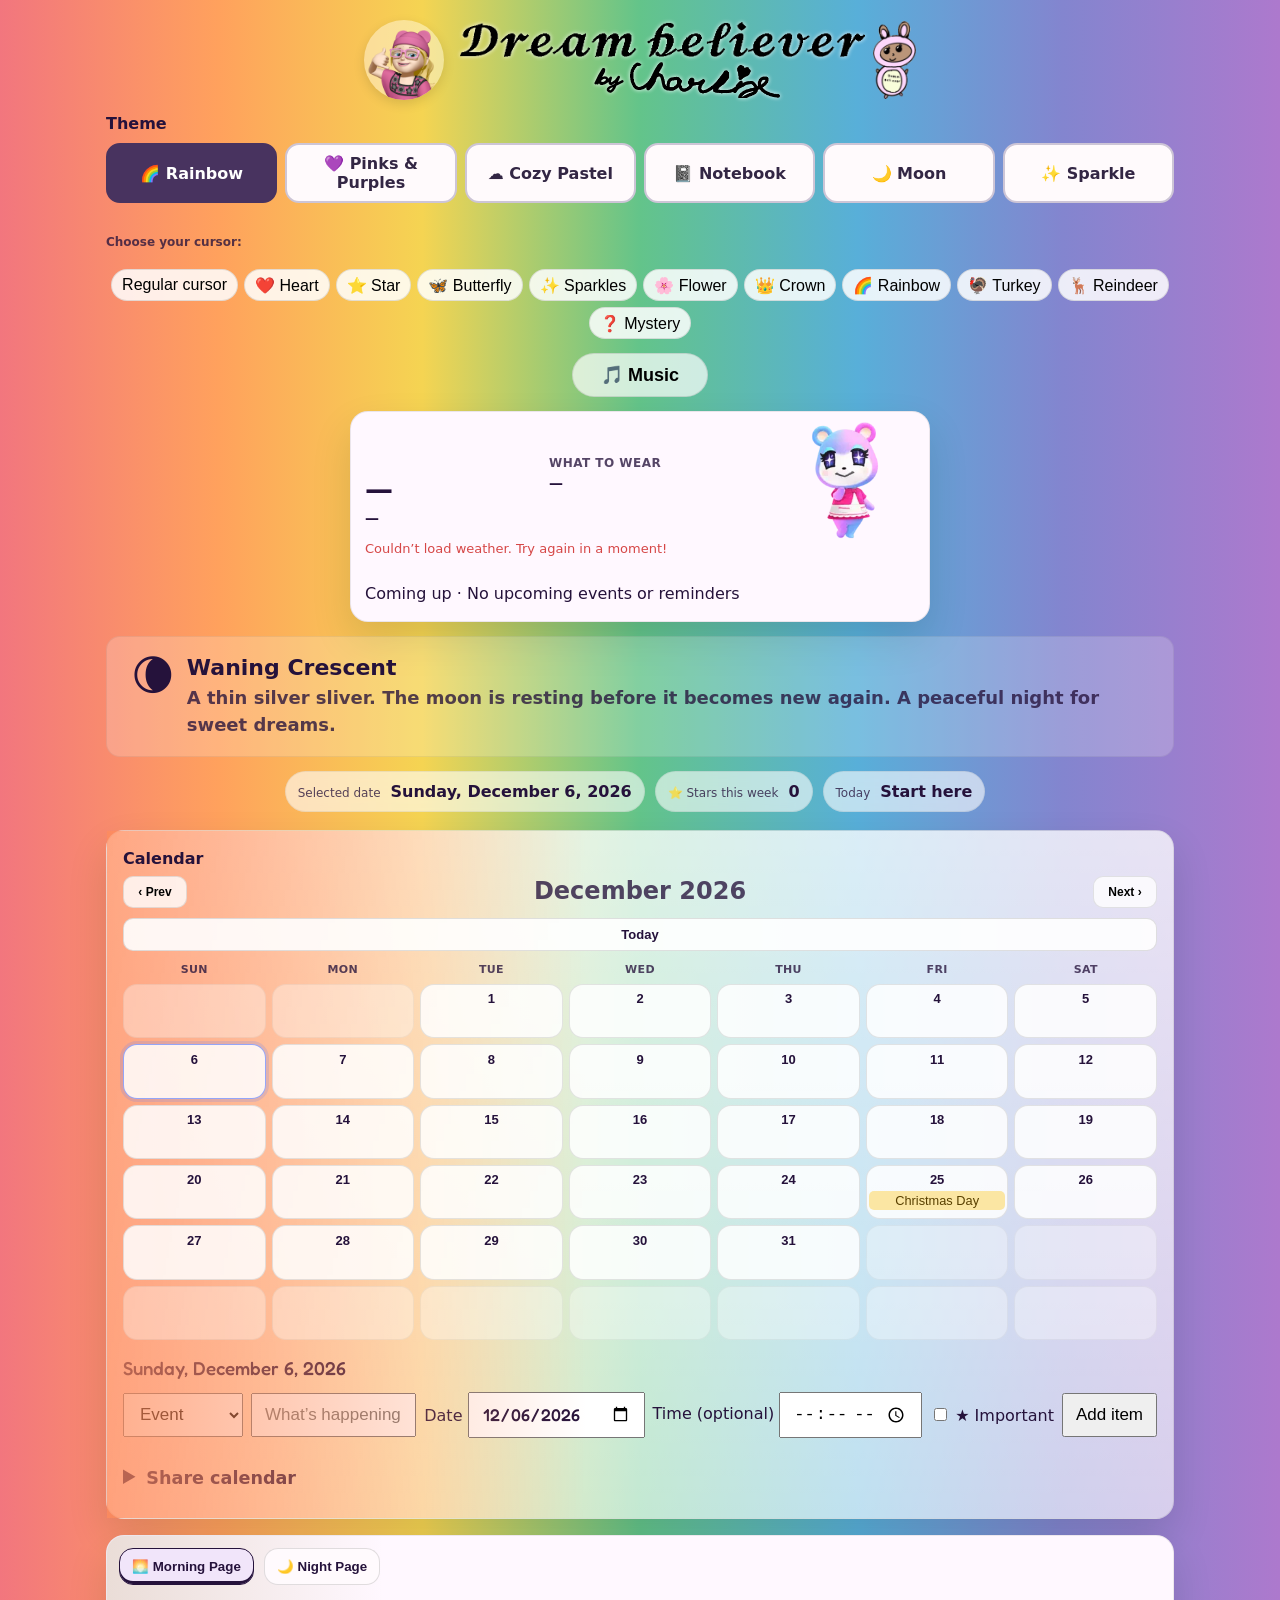
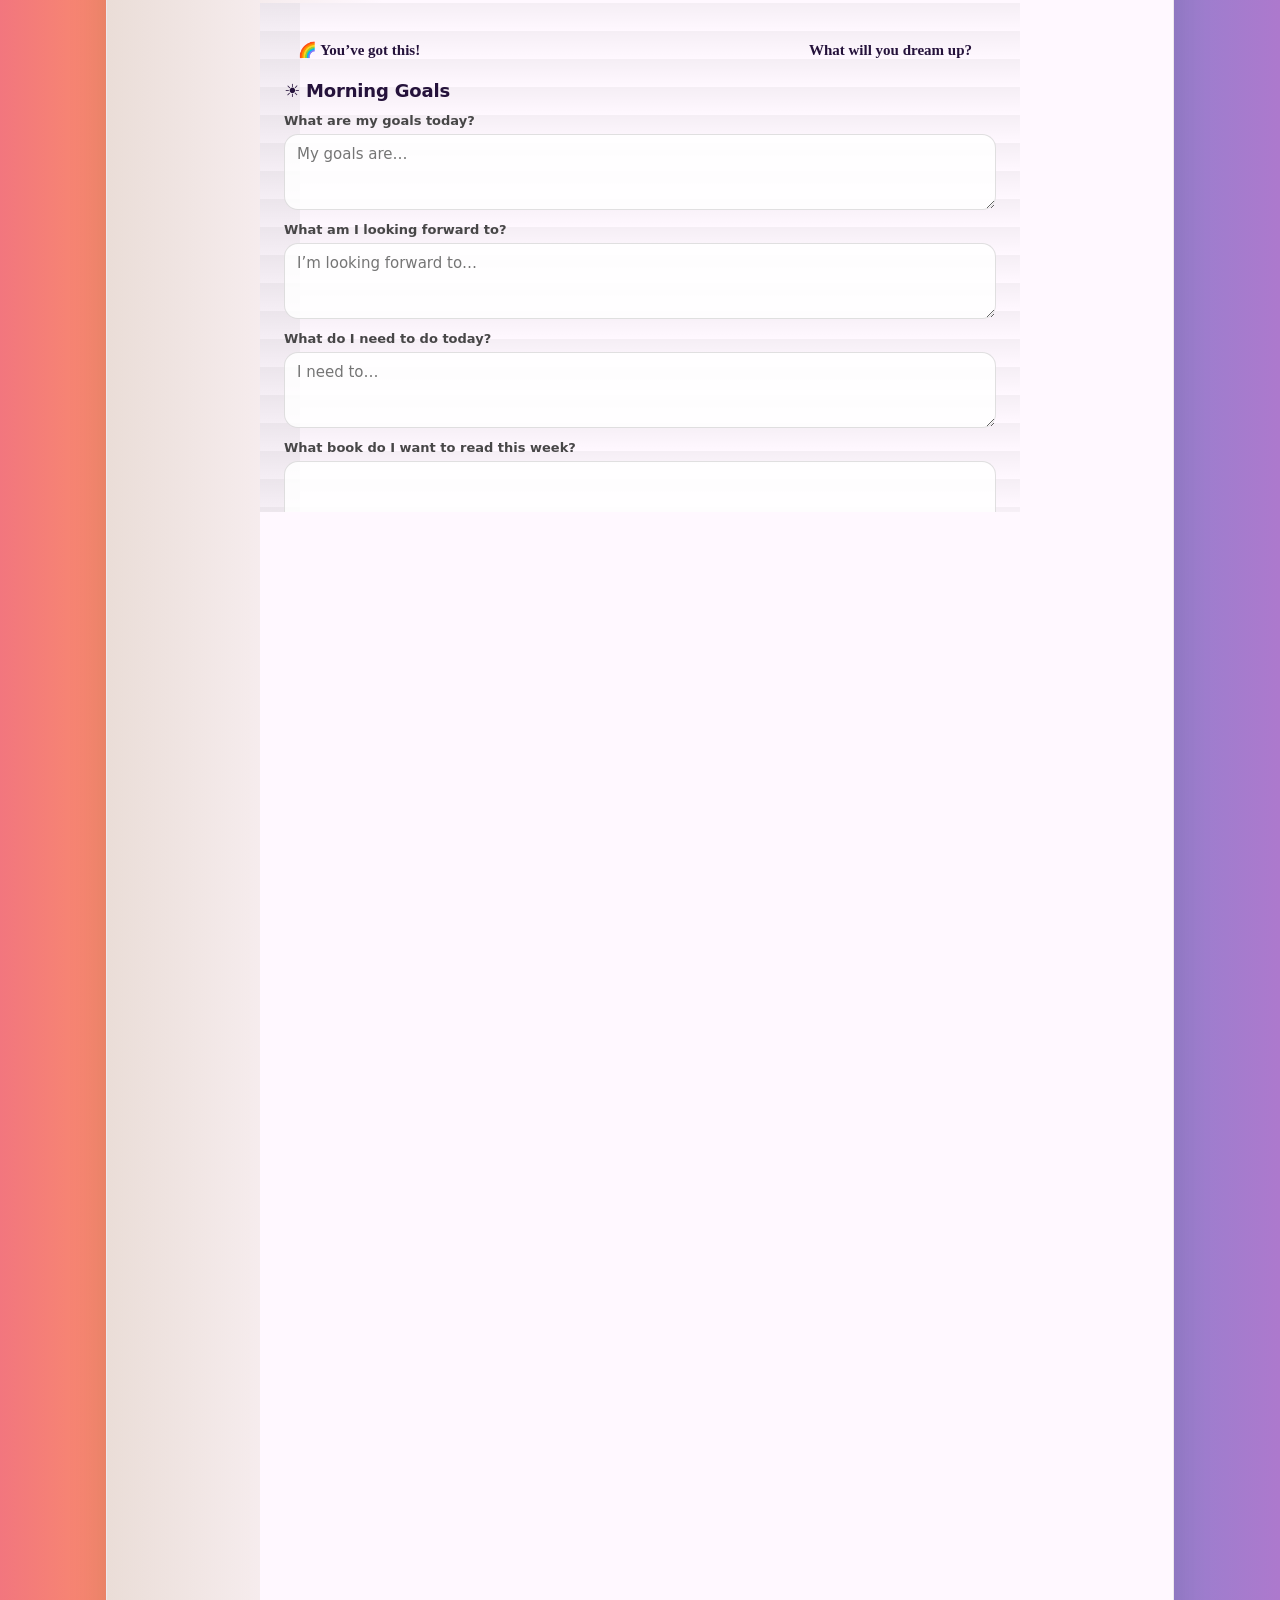
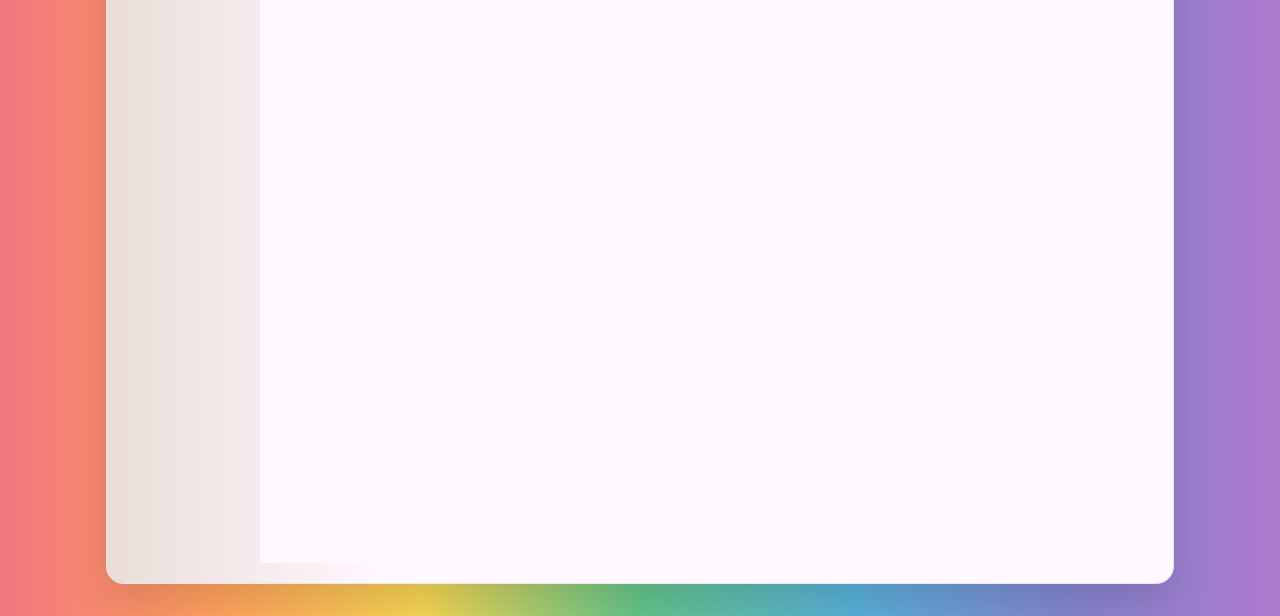
==== index.html @ ee4a2485 "Clarify the weekly craft channel link in Charlie’s voice" ====
<!doctype html>
<html lang="en">
  <head>
    <meta charset="UTF-8" />
    <meta name="viewport" content="width=device-width, initial-scale=1.0" />
    <title>Dream Believer by Charlie</title>
    <link rel="preconnect" href="https://fonts.googleapis.com" />
    <link rel="preconnect" href="https://fonts.gstatic.com" crossorigin />
    <link
      href="https://fonts.googleapis.com/css2?family=Fredoka:wght@700&display=swap"
      rel="stylesheet"
    />
    <link rel="stylesheet" href="styles.css" />
    <script src="moon-phases.js" defer></script>
    <script src="calendar-sharing.js" defer></script>
    <script src="script.js" defer></script>
  <style>
.book > .calendarWithArt, .calendarWithArt + .pageCard { grid-column: 1 / -1; }
</style><style>
.journalControls { flex-basis: 100%; display: grid; justify-content: center; align-items: center; grid-template-columns: minmax(0, 136px); gap: 6px; }
.journalControls > button { width: 100%; margin: 0; box-sizing: border-box; }
#musicToggle { min-height: 44px; font-size: 1.125rem; }

.app .book > .calendarWithArt {width:100%;max-width:none;min-width:0;display:block;justify-self:center}
.calendarWithArt .calendarCard {width:100%;max-width:none;box-sizing:border-box}
.calendarCard .monthLabel {font-size:clamp(1.2rem, 3vw, 1.5rem);line-height:1.2}
.calendarCard .calendarGrid,.calendarCard .dowRow {grid-template-columns:repeat(7,minmax(0,1fr));text-align:center}
.calendarGrid .dayBtn {min-width:0;min-height:3.4rem;display:flex;flex-direction:column;align-items:stretch;gap:.2rem;text-align:center;padding:.4rem .15rem}
.calendarItem {font-size:.8rem;font-weight:500;overflow-wrap:anywhere;line-height:1.2}
#planner {display:flex;flex-wrap:wrap;align-items:center;gap:.5rem;margin-top:.75rem}
#planner h3 {flex-basis:100%;margin:.3rem 0}
#planner input {flex:1;min-width:8rem}
#planner select, #planner input, #planner button {box-sizing:border-box;font-size:1.0625rem;line-height:1.3;min-height:44px;padding:.55rem .75rem;max-width:100%}
#plannerList li {overflow-wrap:anywhere;margin-block:.35rem}
.calendarShare > summary {font-size:1.1rem;font-weight:650;line-height:1.4;padding:.5rem 0;cursor:pointer}
.calendarShare > summary::marker {font-size:1.25em}
#phoneAgenda, .dayDots {display:none}
@media (max-width:600px) {
  .app .book {grid-template-columns:minmax(0,1fr)}
  .app .book > .calendarWithArt {min-width:0;width:100%}
  .calendarWithArt .calendarCard {min-width:0;padding-inline:8px}
  .calendarCard .calendarGrid,.calendarCard .dowRow {gap:3px}
  .calendarGrid .dayBtn {min-height:44px;align-items:center;justify-content:center;padding:3px 0}
  .calendarGrid .calendarItem {display:none}
  .dayDots {display:flex;gap:3px;justify-content:center}
  .calendarCard .calendarItem--holiday {--marker:#ffca16}
  .calendarCard .calendarItem--event {--marker:#398fe9}
  .calendarCard .calendarItem--reminder {--marker:#aa70df}
  .dayDots i, #phoneAgenda li::before {display:inline-block;width:7px;height:7px;border-radius:50%;background:var(--marker);box-shadow:0 0 0 1px rgba(0,0,0,.14)}
  #phoneAgenda li::before {content:"";margin-inline-end:.5em;vertical-align:middle}
  #planner {display:grid;grid-template-columns:minmax(0,1fr);align-items:stretch}
  #planner :is(input,select,button,label) {width:100%;min-width:0;box-sizing:border-box}
  #phoneAgenda:not(:empty) {display:grid;gap:4px;list-style:none;padding:0;margin:0 0 .5rem}
  #phoneAgenda li {padding:.35rem .55rem;border-radius:6px;overflow-wrap:anywhere}
}
#plannerDate, #planner input[name="itemDate"] {
  font-family: "Fredoka", ui-rounded, "Arial Rounded MT Bold", system-ui, sans-serif;
  font-weight: 500;
  font-variant-numeric: proportional-nums;
  color: var(--ink);
}
#planner input[name="itemDate"]::-webkit-date-and-time-value {font-family:inherit;font-weight:inherit}
</style><style>
body[data-theme="moon"] .brand :is(img[alt="Dream Believer"], img[alt="Charlie"], svg[aria-label="by"]) {
  filter: drop-shadow(1px 0 0 #ffe58e) drop-shadow(-1px 0 0 #ffe58e) drop-shadow(0 1px 0 #ffe58e) drop-shadow(0 -1px 0 #ffe58e) !important;
}
body[data-theme="moon"] .header { position: relative; isolation: isolate; }
.headerMeteorSky { position: absolute; inset: 0; z-index: -1; overflow: hidden; pointer-events: none; }
.headerMeteor {
  position: absolute; width: clamp(55px, 10vw, 125px); height: 3px;
  background: linear-gradient(to right, transparent, #ffe299);
  opacity: 0; border-radius: 50%;
}
.headerMeteor::after {
  content: "✦"; position: absolute; right: -5px; top: 50%; transform: translateY(-50%);
  font: 20px/1 sans-serif; color: #fff2bf; text-shadow: 0 0 6px #ffd777;
}
body[data-theme="moon"] .shootingStars { display: none; }
</style>
<script>
document.addEventListener("DOMContentLoaded", () => {
  const header = document.querySelector(".header");
  const sky = document.createElement("div");
  sky.className = "headerMeteorSky";
  sky.setAttribute("aria-hidden", "true");
  const star = document.createElement("span");
  star.className = "headerMeteor";
  sky.append(star);
  header.prepend(sky);
  const motion = matchMedia("(prefers-reduced-motion: reduce)");
  let timer, flight;
  function fly() {
    star.style.left = (Math.random() * 24 + 3) + "%";
    star.style.top = (Math.random() * 18 + 4) + "%";
    flight = star.animate([
      { transform: "translate(0,0) rotate(10deg)", opacity: 0 },
      { opacity: 1, offset: 0.12 },
      { opacity: 1, offset: 0.8 },
      { transform: "translate(48vw,8.5vw) rotate(10deg)", opacity: 0 }
    ], { duration: 1800 });
    timer = setTimeout(fly, 3200 + Math.random() * 2300);
  }
  function sync() {
    clearTimeout(timer);
    flight?.cancel();
    if (document.body.dataset.theme === "moon" && !motion.matches && !document.hidden) fly();
  }
  new MutationObserver(sync).observe(document.body, { attributes: true, attributeFilter: ["data-theme"] });
  document.addEventListener("visibilitychange", sync);
  motion.addEventListener("change", sync);
  sync();
});
</script>
</head>
  <body>
    <div id="moonThemeScene" class="moonThemeScene" aria-hidden="true">
      <div id="moonThemeMoon" class="moonThemeMoon"></div>
      <div class="shootingStars" aria-hidden="true">
        <span class="shootingStar"></span>
        <span class="shootingStar shootingStar--2"></span>
        <span class="shootingStar shootingStar--3"></span>
      </div>
    </div>
    <div class="app">
      <header class="header">
        <div class="brandRow">
          <img src="assets/charlie-avatar.png" alt="Charlie" class="avatar" width="80" height="80" />
          <div class="brand">
            <div style="display:flex;align-items:center;gap:8px"><div style="min-width:0"><img alt="Dream Believer" style="width:clamp(160px,57vw,405px);max-width:100%;display:block;filter:drop-shadow(0 0 2px white)" src="[data-uri]"><div style="display:flex;align-items:center;justify-content:center;gap:5px;margin-top:5px;padding-inline-start:12%"><svg role="img" aria-label="by" width="32" height="27" viewBox="0 0 36 30" style="filter:drop-shadow(0 0 2px white)"><path d="M3 18 Q7 9 11 3 Q13 1 12 5 L5 18 Q11 10 15 12 Q18 15 12 18 Q8 20 8 17 Q13 21 20 12 Q17 21 22 18 Q26 16 29 11 L24 23 Q20 30 17 26 Q16 23 23 21 L33 16" fill="none" stroke="black" stroke-width="2.8" stroke-linecap="round" stroke-linejoin="round"/></svg> <img alt="Charlie" width="150" style="max-width:80%;height:auto;filter:drop-shadow(0 0 2px white)" src="[data-uri]"></div></div><img alt="" height="78" src="[data-uri]"></div>
          </div>
        </div>

        <div class="themeRow" aria-label="Theme picker">
          <div class="themeLabel">Theme</div>
          <div class="themeButtons">
            <button class="themeBtn isActive" type="button" data-theme="rainbow">🌈 Rainbow</button>
            <button class="themeBtn" type="button" data-theme="pinks">💜 Pinks &amp; Purples</button>
            <button class="themeBtn" type="button" data-theme="cozy">☁️ Cozy Pastel</button>
            <button class="themeBtn" type="button" data-theme="notebook">📓 Notebook</button>
            <button class="themeBtn" type="button" data-theme="moon">🌙 Moon</button>
            <button class="themeBtn" type="button" data-theme="sparkle">✨ Sparkle</button>
          </div>
        </div>

        <div class="cursor-picker">
          <p class="cursorLabel">Choose your cursor:</p>
          <div class="cursorButtons">
            <button type="button" onclick="setCursor('regular')">Regular cursor</button>
            <button type="button" onclick="setCursor('heart')">❤️ Heart</button>
            <button type="button" onclick="setCursor('star')">⭐ Star</button>
            <button type="button" onclick="setCursor('butterfly')">🦋 Butterfly</button>
            <button type="button" onclick="setCursor('sparkle')">✨ Sparkles</button>
            <button type="button" onclick="setCursor('flower')">🌸 Flower</button>
            <button type="button" onclick="setCursor('crown')">👑 Crown</button>
            <button type="button" onclick="setCursor('rainbow')">🌈 Rainbow</button>
            <button type="button" onclick="setCursor('turkey')">🦃 Turkey</button>
            <button type="button" onclick="setCursor('reindeer')">🦌 Reindeer</button>
            <button type="button" onclick="setCursor('mystery')">❓ Mystery</button>
          </div>
        </div>

        <div class="journalControls">
          <button class="soundBtn" type="button" aria-controls="musicPanel" aria-expanded="false" id="musicToggle">🎵 Music</button>
        </div>

        <section id="musicPanel" aria-label="Music playlist" hidden>
          <label for="musicTracks">Choose a song</label>
          <select id="musicTracks">
            <option value="kutumaLYK18">CATastrophe — Hilary Duff</option>
            <option value="hDU4GB1PTxc">I Knew It, I Knew You — Taylor Swift</option>
            <option value="gua14Z09HR4">Beat of My Heart — Hilary Duff</option>
            <option value="msGuqelopMA">DAISIES — Justin Bieber (Audio)</option>
            <option value="m7k9UMcHbr0">Animal — KATSEYE</option>
            <option value="k_mnQLNpPWI">What Dreams Are Made Of — Hilary Duff</option>
            <option value="BDHM8cyJQa8">That’s So True — Gracie Abrams</option>
            <option value="R2-yomhYAj4">Gnarly — KATSEYE</option>
            <option value="U8QhB8_0t2g">Mystical Magical — Benson Boone</option>
            <option value="K-a8s8OLBSE">cardigan — Taylor Swift</option>
            <option value="Oa_RSwwpPaA">Beautiful Things — Benson Boone</option>
            <option value="O7Dt2L_rAhI">Sorry I’m Here For Someone Else — Benson Boone</option>
            <option value="wzx26hNWRl4">Such Great Heights — CHVRCHES</option>
            <option value="YZ2WXl3VXLU">Kingdom of Fear — Cameron Whitcomb</option>
          </select>
          <iframe id="songEmbed" title="Hilary Duff – CATastrophe music video"
            style="display: block; width: min(100%, 640px); height: auto; min-height: 200px; aspect-ratio: 16 / 9; border: 0"
            referrerpolicy="strict-origin-when-cross-origin"
            allow="encrypted-media; picture-in-picture; fullscreen" allowfullscreen></iframe>
        </section>
        <div id="weatherCard" class="weatherCard" role="region" aria-label="Weather and what to wear">
          <div class="weatherLayout">
          <div class="weatherCardInner">
            <p id="weatherLocation" class="weatherLocation"></p>
            <p id="weatherTemp" class="weatherTemp"></p>
            <p id="weatherCondition" class="weatherCondition"></p>
            <h3 class="weatherWearTitle">What to wear</h3>
            <p id="weatherWear" class="weatherWear"></p>
            <p id="weatherError" class="weatherError" hidden></p>
          </div>
          <svg class="weatherJudy" viewBox="35 51 200 230" role="img" aria-label="Judy">
            <image href="judy.webp" width="261" height="300" />
          </svg>
          </div>
        </div>

        <div id="moonPhaseWidget" class="moonPhaseWidget" aria-live="polite">
          <span id="moonPhaseIconEl" class="moonPhaseWidgetIcon" aria-hidden="true"></span>
          <div class="moonPhaseWidgetText">
            <span id="moonPhaseLabelEl" class="moonPhaseWidgetLabel"></span>
            <p id="moonPhaseSpecialEl" class="moonPhaseWidgetSpecial"></p>
          </div>
        </div>

        <div class="statusRow" aria-live="polite">
          <div class="pill">
            <span class="pillLabel">Selected date</span>
            <span id="selectedDateText" class="pillValue">—</span>
          </div>
          <div class="pill">
            <span class="pillLabel">⭐ Stars this week</span>
            <span id="starsThisWeek" class="pillValue">0</span>
          </div>
          <div class="pill">
            <span class="pillLabel">Today</span>
            <span id="todayStatus" class="pillValue">—</span>
          </div>
          <div id="saveStatus" class="saveStatus" role="status"></div>
        </div>

      </header>

      <main class="book" aria-label="Daily journal">
        <div class="bookLeft calendarWithArt">
        <aside class="calendarCard" aria-label="Calendar">
          <div class="calendarTitle">Calendar</div>
          <div class="calendarControls">
            <button id="prevMonthBtn" class="iconBtn iconBtn--prev" type="button" aria-label="Previous month" title="Previous month"><span aria-hidden="true">&#8249;</span> Prev</button>
            <div id="monthLabel" class="monthLabel" aria-live="polite">—</div>
            <button id="nextMonthBtn" class="iconBtn iconBtn--next" type="button" aria-label="Next month" title="Next month">Next <span aria-hidden="true">&#8250;</span></button>
          </div>
          <button id="todayBtn" class="todayBtn" type="button">Today</button>

          <div class="dowRow" aria-hidden="true">
            <div>Sun</div>
            <div>Mon</div>
            <div>Tue</div>
            <div>Wed</div>
            <div>Thu</div>
            <div>Fri</div>
            <div>Sat</div>
          </div>

          <div id="calendarGrid" class="calendarGrid" role="grid" aria-label="Days of month"></div>
          <form id="planner">
            <h3 id="plannerDate"></h3>
            <ul id="phoneAgenda" aria-label="Selected day’s schedule"></ul>
            <select aria-label="Item type" name="kind"><option>Event</option><option>Reminder</option></select>
            <input aria-label="Item title" name="itemTitle" placeholder="What’s happening or due?" required maxlength="180">
            <label>Date <input type="date" name="itemDate"></label>
            <label>Time (optional) <input type="time" name="itemTime"></label>
            <label><input type="checkbox" name="important" style="width:auto;min-width:0;min-height:0"> ★ Important</label>
            <button type="submit">Add item</button>
            <button type="button" id="cancelItemEdit" hidden>Cancel edit</button>
          </form>
          <ul id="plannerList"></ul>
          <p id="calendarMessage" role="status"></p>
          <details class="calendarShare"><summary>Share calendar</summary>
            <p>Start on the device with the events you want to share. On the other device, paste the code and choose Join. Anyone with the code can view and edit this calendar. Journal pages stay on each device.</p>
            <label>Private calendar code <input id="pairCode" type="text" autocomplete="off" spellcheck="false"></label>
            <button type="button" id="startSharing">Start sharing</button>
            <button type="button" id="joinSharing">Join</button>
            <button type="button" id="leaveSharing" hidden>Disconnect this device</button>
          </details>
        </aside>

        </div>

        <section class="pageCard" aria-label="Daily pages">
          <div class="pageDoodles" aria-hidden="true">
            <span>⭐</span>
            <span>abc</span>
            <span>💜</span>
          </div>
          <div class="pageTabs" role="tablist" aria-label="Morning and night pages">
            <button id="morningTab" class="tab isActive" type="button" role="tab" aria-selected="true">
              <span class="tabLabel">🌅 Morning Page</span>
              <span id="morningCompleteBadge" class="tabBadge" aria-hidden="true"></span>
            </button>
            <button id="nightTab" class="tab" type="button" role="tab" aria-selected="false">
              <span class="tabLabel">🌙 Night Page</span>
              <span id="nightCompleteBadge" class="tabBadge" aria-hidden="true"></span>
            </button>
          </div>

          <div class="pageViewport">
            <div id="pageFlip" class="pageFlip isMorning" aria-label="Page flip container">
              <section
                id="morningPage"
                class="pageFace pageFace--front"
                aria-label="Morning page"
                aria-hidden="false"
              >
                <div class="notebookNotes notebookNotes--top">
                  <span>✨ You’ve got this!</span>
                  <span>🌈 Big dreams start here.</span>
                </div>
                <h2 class="sectionTitle">☀️ Morning Goals</h2>
                <div class="fieldGrid">
                  <label class="field">
                    <span class="labelText">What are my goals today?</span>
                    <textarea id="goalsToday" rows="3" placeholder="My goals are…"></textarea>
                  </label>
                  <label class="field">
                    <span class="labelText">What am I looking forward to?</span>
                    <textarea id="lookingForwardTo" rows="3" placeholder="I’m looking forward to…"></textarea>
                  </label>
                  <label class="field">
                    <span class="labelText">What do I need to do today?</span>
                    <textarea id="needToDoToday" rows="3" placeholder="I need to…"></textarea>
                  </label>
                </div>

                <div class="divider"></div>

                <h2 class="sectionTitle">📷 Picture of the Day</h2>
                <div class="pictureOfDayRow">
                  <div class="pictureOfDayFrame" aria-label="Picture of the day">
                    <img id="pictureOfDayPreview" data-november-photo="[data-uri]" class="pictureOfDayImage" alt="Picture of the day" />
                    <div id="pictureOfDayHint" class="pictureOfDayHint">Add a photo for today</div>
                  </div>
                  <div class="pictureOfDayControls">
                    <label class="fileLabel">
                      <span class="fileLabelText">Add photo</span>
                      <input id="pictureOfDayInput" class="fileInput" type="file" accept="image/*" />
                    </label>
                    <button id="removePictureOfDayBtn" class="secondaryBtn" type="button" disabled>
                      Remove photo
                    </button>
                  </div>
                </div>

                <div class="divider"></div>

                <h2 class="sectionTitle">This week’s craft is…</h2>
                <p><a href="https://www.youtube.com/@DreamBeliever-c5p" target="_blank" rel="noopener noreferrer">Watch me make crafts on YouTube!</a></p>
                <div class="craftRow">
                  <div class="craftFrame">
                    <img id="craftOfWeekImage" class="craftOfWeekImage" alt="" />
                  </div>
                  <div>
                <section data-craft-week="2026-11-15" data-example="assets/hand-turkey.webp" data-alt="A traced hand turkey with colorful finger feathers" hidden>
                  <h3>My hand turkey</h3>
                  <p>Find a scrap of paper and something to draw with. A pencil, pen or crayon will do.</p>
                  <ol>
                    <li>Spread one hand on the paper. Trace around it, then lift it up.</li>
                    <li>Give your thumb an eye and a little triangle beak. Draw two feet below your palm.</li>
                    <li>Your four fingers are the tail feathers. Make it your own! Try stripes, dots or a tiny hat.</li>
                  </ol>
                  <p><a href="https://www.youtube.com/watch?v=9Ajmka_7nmI" target="_blank" rel="noopener noreferrer">Draw a hand turkey along with the video</a></p>
              </section>
                <section data-craft-week="2026-11-22" data-example="assets/hand-turkey.webp" data-alt="A traced hand turkey with colorful finger feathers" hidden>
                  <h3>My hand turkey</h3>
                  <p>Find a scrap of paper and something to draw with. A pencil, pen or crayon will do.</p>
                  <ol>
                    <li>Spread one hand on the paper. Trace around it, then lift it up.</li>
                    <li>Give your thumb an eye and a little triangle beak. Draw two feet below your palm.</li>
                    <li>Your four fingers are the tail feathers. Make it your own! Try stripes, dots or a tiny hat.</li>
                  </ol>
                  <p><a href="https://www.youtube.com/watch?v=9Ajmka_7nmI" target="_blank" rel="noopener noreferrer">Draw a hand turkey along with the video</a></p>
              </section>
                <section data-craft-week="2026-11-29" data-example="[data-uri]" data-alt="Santa, Rudolph and snowman jars decorated for Christmas" hidden>
                  <h3>Rudolph’s shared wish jar</h3>
                  <p>Make one jar together for your family and everyone who visits. Gather a clean jar, brown paper, a red pom-pom, two paper eyes, glue, tape, a pencil and little slips of paper.</p>
                  <ol>
                    <li>Wrap brown paper around the jar. Tape it in place, then glue on two eyes and a red pom-pom nose. Keep the inside empty for folded wishes.</li>
                    <li>Set the jar by the door with the slips and a sign: “Who are you thinking of? Write or draw one hope for them in 2027.” Fold each slip and write the person’s name on the outside.</li>
                    <li>On Christmas Eve, take turns handing each note to the person it is for. Save notes for anyone who is away.</li>
                  </ol>
                  <p><strong>Make a set.</strong> A second jar dressed as Santa can hold wrapped candy. Give a snowman jar a little sparkle with glitter glue on the outside.</p>
                  <p><strong>Try it at school.</strong> Decorate one class jar together. Your teacher can pair everyone up so each classmate gets a note. Write or draw a hope that starts with “In 2027, I hope you…” and put it in the jar. Hand out the notes before winter break.</p>
                </section>
                <section data-craft-week="2026-12-06" data-example="[data-uri]" data-alt="Green glitter trees with red dots and gold hanging loops" hidden>
                  <h3>Green glitter-tree ornaments</h3>
                  <p>Gather green glitter cardstock, red dot stickers, scrap paper, a pencil, kid scissors, string, and tape.</p>
                  <ol>
                    <li>Fold the scrap paper in half. Starting at the fold, draw half a pine tree with three pointy branches and a short trunk. Cut along your pencil line and unfold your tree template.</li>
                    <li>Trace the tree on the plain back of your glitter cardstock and cut it out. Decorate the branches with little red dots.</li>
                    <li>Write your name and the year on the back. Tape both ends of a short string behind the treetop to make a hanging loop.</li>
                  </ol>
                </section>
                <section data-craft-week="2026-12-13" data-example="[data-uri]" data-alt="Wooden-spoon reindeer door hanger with a plaid bow and bell" hidden>
                  <h3>Make a wooden-spoon reindeer door hanger</h3>
                  <p>Gather five wooden spoons, craft glue, twine, brown and cream felt, two googly eyes, a red pom-pom and a plaid ribbon.</p>
                  <ol>
                    <li>Lay one spoon bowl-down for the face. Fan four spoons behind it with their bowls pointing up for antlers. Ask a grown-up to help glue the handles together and wrap the join with twine.</li>
                    <li>Cut two brown felt ears and two smaller cream centers. Glue them beside the face, then add the eyes and pom-pom nose.</li>
                    <li>Tie a plaid bow below the nose and add a bell if you like. Fasten a twine loop at the back. Let the glue dry before hanging Rudolph.</li>
                  </ol>
                  <p><a href="https://www.facebook.com/mycreativeworld5/videos/-cutest-reindeer-craft-ever-turn-simple-popsicle-sticks-into-an-adorable-little-/1404925817820883/" target="_blank" rel="noopener noreferrer">Try another reindeer: watch the popsicle-stick craft on Facebook</a></p>
                </section>
                <section data-craft-week="2026-12-20" data-example="[data-uri]" data-alt="Colorful craft-stick snowflakes with silver gems" hidden>
                  <h3>Make a sparkly snowflake tree ornament</h3>
                  <p>Gather four jumbo craft sticks, markers, craft glue, gems, a short piece of string, and tape.</p>
                  <ol>
                    <li>Color the sticks. Make a plus sign with two sticks. Cross the other two diagonally over the same center to make eight points.</li>
                    <li>Glue the sticks where they cross. Lay the snowflake flat and decorate each arm with gems. Let the glue dry.</li>
                    <li>Tie the ends of the string together. Tape the knot to the back of one arm and hang your snowflake on the tree.</li>
                  </ol>
                </section>
                <section data-craft-week="2026-12-27" data-example="data:image/svg+xml,%3Csvg%20xmlns%3D%22http%3A%2F%2Fwww.w3.org%2F2000%2Fsvg%22%20viewBox%3D%220%200%20200%20140%22%3E%3Crect%20width%3D%22200%22%20height%3D%22140%22%20rx%3D%2218%22%20fill%3D%22%23f3eafa%22%2F%3E%3Ctext%20x%3D%22100%22%20y%3D%2299%22%20text-anchor%3D%22middle%22%20font-size%3D%2278%22%3E%F0%9F%8C%9F%3C%2Ftext%3E%3C%2Fsvg%3E" data-alt="New Year wishing stars craft icon" hidden>
                  <h3>New Year wishing stars</h3>
                  <p>Gather paper, a pencil, crayons, kid scissors, string, and tape.</p>
                  <ol>
                    <li>Draw three big stars and cut them out.</li>
                    <li>On each star, draw one thing you hope to try in the new year.</li>
                    <li>Tape the stars along a piece of string and hang your wishes across a shelf.</li>
                  </ol>
                </section>
                <section data-craft-week="2027-01-03" data-example="data:image/svg+xml,%3Csvg%20xmlns%3D%22http%3A%2F%2Fwww.w3.org%2F2000%2Fsvg%22%20viewBox%3D%220%200%20200%20140%22%3E%3Crect%20width%3D%22200%22%20height%3D%22140%22%20rx%3D%2218%22%20fill%3D%22%23f3eafa%22%2F%3E%3Ctext%20x%3D%22100%22%20y%3D%2299%22%20text-anchor%3D%22middle%22%20font-size%3D%2278%22%3E%E2%9D%84%EF%B8%8F%3C%2Ftext%3E%3C%2Fsvg%3E" data-alt="Snowflake window art craft icon" hidden>
                  <h3>Snowflake window art</h3>
                  <p>Gather a square of thin paper and kid scissors.</p>
                  <ol>
                    <li>Fold the square corner to corner twice to make a small triangle.</li>
                    <li>Snip little notches along the edges. Leave part of each folded edge connected.</li>
                    <li>Open your snowflake slowly and hold it up to the light.</li>
                  </ol>
                </section>
                <section data-craft-week="2027-01-10" data-example="data:image/svg+xml,%3Csvg%20xmlns%3D%22http%3A%2F%2Fwww.w3.org%2F2000%2Fsvg%22%20viewBox%3D%220%200%20200%20140%22%3E%3Crect%20width%3D%22200%22%20height%3D%22140%22%20rx%3D%2218%22%20fill%3D%22%23f3eafa%22%2F%3E%3Ctext%20x%3D%22100%22%20y%3D%2299%22%20text-anchor%3D%22middle%22%20font-size%3D%2278%22%3E%E2%98%95%3C%2Ftext%3E%3C%2Fsvg%3E" data-alt="Cozy paper cocoa craft icon" hidden>
                  <h3>Cozy paper cocoa</h3>
                  <p>Gather colored paper, glue, crayons, and white scrap paper.</p>
                  <ol>
                    <li>Draw a big mug with a handle. Color a brown oval at the top for cocoa.</li>
                    <li>Tear tiny bits of white paper and glue them onto the cocoa for marshmallows.</li>
                    <li>Draw curly steam lines and give your mug a pattern.</li>
                  </ol>
                </section>
                <section data-craft-week="2027-01-17" data-example="data:image/svg+xml,%3Csvg%20xmlns%3D%22http%3A%2F%2Fwww.w3.org%2F2000%2Fsvg%22%20viewBox%3D%220%200%20200%20140%22%3E%3Crect%20width%3D%22200%22%20height%3D%22140%22%20rx%3D%2218%22%20fill%3D%22%23f3eafa%22%2F%3E%3Ctext%20x%3D%22100%22%20y%3D%2299%22%20text-anchor%3D%22middle%22%20font-size%3D%2278%22%3E%F0%9F%90%A7%3C%2Ftext%3E%3C%2Fsvg%3E" data-alt="Penguin finger puppet craft icon" hidden>
                  <h3>Penguin finger puppet</h3>
                  <p>Gather black and white paper, orange crayon, tape, and kid scissors.</p>
                  <ol>
                    <li>Wrap a strip of paper loosely around two fingers. Slide it off and tape it into a tube.</li>
                    <li>Cut out a black oval and glue or tape a smaller white paper belly onto it.</li>
                    <li>Draw eyes and an orange beak. Tape the penguin to the tube and make it waddle.</li>
                  </ol>
                </section>
                <section data-craft-week="2027-01-24" data-example="data:image/svg+xml,%3Csvg%20xmlns%3D%22http%3A%2F%2Fwww.w3.org%2F2000%2Fsvg%22%20viewBox%3D%220%200%20200%20140%22%3E%3Crect%20width%3D%22200%22%20height%3D%22140%22%20rx%3D%2218%22%20fill%3D%22%23f3eafa%22%2F%3E%3Ctext%20x%3D%22100%22%20y%3D%2299%22%20text-anchor%3D%22middle%22%20font-size%3D%2278%22%3E%F0%9F%8C%B2%3C%2Ftext%3E%3C%2Fsvg%3E" data-alt="Winter birch forest craft icon" hidden>
                  <h3>Winter birch forest</h3>
                  <p>Gather dark paper, white paper, a dark crayon, and glue.</p>
                  <ol>
                    <li>Tear long skinny strips of white paper for birch trunks.</li>
                    <li>Glue the trunks to the dark sheet and add short dark marks across each trunk.</li>
                    <li>Tear tiny white dots for falling snow. Hide a little drawn animal between the trees.</li>
                  </ol>
                </section>
                <section data-craft-week="2027-01-31" data-example="data:image/svg+xml,%3Csvg%20xmlns%3D%22http%3A%2F%2Fwww.w3.org%2F2000%2Fsvg%22%20viewBox%3D%220%200%20200%20140%22%3E%3Crect%20width%3D%22200%22%20height%3D%22140%22%20rx%3D%2218%22%20fill%3D%22%23f3eafa%22%2F%3E%3Ctext%20x%3D%22100%22%20y%3D%2299%22%20text-anchor%3D%22middle%22%20font-size%3D%2278%22%3E%E2%9B%B8%EF%B8%8F%3C%2Ftext%3E%3C%2Fsvg%3E" data-alt="Design a pair of skates craft icon" hidden>
                  <h3>Design a pair of skates</h3>
                  <p>Gather paper, crayons, foil, and tape.</p>
                  <ol>
                    <li>Draw two boot shapes with their toes pointing the same way.</li>
                    <li>Decorate the boots with matching laces and different patterns.</li>
                    <li>Fold two strips of foil into skinny blades and tape one under each boot.</li>
                  </ol>
                </section>
                <section data-craft-week="2027-02-07" data-example="data:image/svg+xml,%3Csvg%20xmlns%3D%22http%3A%2F%2Fwww.w3.org%2F2000%2Fsvg%22%20viewBox%3D%220%200%20200%20140%22%3E%3Crect%20width%3D%22200%22%20height%3D%22140%22%20rx%3D%2218%22%20fill%3D%22%23f3eafa%22%2F%3E%3Ctext%20x%3D%22100%22%20y%3D%2299%22%20text-anchor%3D%22middle%22%20font-size%3D%2278%22%3E%F0%9F%92%8C%3C%2Ftext%3E%3C%2Fsvg%3E" data-alt="Pocketful of paper hearts craft icon" hidden>
                  <h3>Pocketful of paper hearts</h3>
                  <p>Gather paper, crayons, kid scissors, and tape.</p>
                  <ol>
                    <li>Fold the bottom third of a sheet up and tape the sides to make a pocket.</li>
                    <li>Cut little paper hearts that fit inside. Write or draw something kind on each.</li>
                    <li>Decorate the pocket and give it to someone to open.</li>
                  </ol>
                </section>
                <section data-craft-week="2027-02-14" data-example="data:image/svg+xml,%3Csvg%20xmlns%3D%22http%3A%2F%2Fwww.w3.org%2F2000%2Fsvg%22%20viewBox%3D%220%200%20200%20140%22%3E%3Crect%20width%3D%22200%22%20height%3D%22140%22%20rx%3D%2218%22%20fill%3D%22%23f3eafa%22%2F%3E%3Ctext%20x%3D%22100%22%20y%3D%2299%22%20text-anchor%3D%22middle%22%20font-size%3D%2278%22%3E%F0%9F%90%A6%3C%2Ftext%3E%3C%2Fsvg%3E" data-alt="A winter bird collage craft icon" hidden>
                  <h3>A winter bird collage</h3>
                  <p>Gather scrap paper, glue, and crayons.</p>
                  <ol>
                    <li>Tear a round belly, a smaller head, and a wing from colored paper.</li>
                    <li>Glue them together on a sheet and add a triangle beak and two stick legs.</li>
                    <li>Draw a snowy branch under the bird and invent a name for it.</li>
                  </ol>
                </section>
                <section data-craft-week="2027-02-21" data-example="data:image/svg+xml,%3Csvg%20xmlns%3D%22http%3A%2F%2Fwww.w3.org%2F2000%2Fsvg%22%20viewBox%3D%220%200%20200%20140%22%3E%3Crect%20width%3D%22200%22%20height%3D%22140%22%20rx%3D%2218%22%20fill%3D%22%23f3eafa%22%2F%3E%3Ctext%20x%3D%22100%22%20y%3D%2299%22%20text-anchor%3D%22middle%22%20font-size%3D%2278%22%3E%F0%9F%9F%AA%3C%2Ftext%3E%3C%2Fsvg%3E" data-alt="Build a paper quilt craft icon" hidden>
                  <h3>Build a paper quilt</h3>
                  <p>Gather colored scrap paper, kid scissors, glue, and a sheet for the backing.</p>
                  <ol>
                    <li>Cut nine roughly equal paper squares.</li>
                    <li>Draw a repeating pattern on each square. Try dots, zigzags, and tiny hearts.</li>
                    <li>Arrange them in three rows and glue them down to make a quilt for a paper doll.</li>
                  </ol>
                </section>
                <section data-craft-week="2027-02-28" data-example="data:image/svg+xml,%3Csvg%20xmlns%3D%22http%3A%2F%2Fwww.w3.org%2F2000%2Fsvg%22%20viewBox%3D%220%200%20200%20140%22%3E%3Crect%20width%3D%22200%22%20height%3D%22140%22%20rx%3D%2218%22%20fill%3D%22%23f3eafa%22%2F%3E%3Ctext%20x%3D%22100%22%20y%3D%2299%22%20text-anchor%3D%22middle%22%20font-size%3D%2278%22%3E%F0%9F%8E%8F%3C%2Ftext%3E%3C%2Fsvg%3E" data-alt="Make a windy-day ribbon wand craft icon" hidden>
                  <h3>Make a windy-day ribbon wand</h3>
                  <p>Gather a cardboard tube, strips of colored paper or ribbon, crayons, and tape.</p>
                  <ol>
                    <li>Decorate the tube with swirls and clouds.</li>
                    <li>Tape several long streamers inside one end so they trail outside.</li>
                    <li>Wave the tube slowly, then quickly. Which movement makes the biggest rainbow?</li>
                  </ol>
                </section>
                  </div>
                </div>
                <label class="field craftDesc">
                  <span class="labelText" id="craftWritingLabel">What was your favorite part of this craft?</span>
                  <textarea id="craftDescription" rows="5" placeholder="My favorite part was…"></textarea>
                </label>
                <div class="craftRow">
                  <div class="craftFrame" aria-label="My finished craft">
                    <img id="craftImagePreview" class="craftImage" alt="My finished craft" />
                    <div id="craftHint" class="craftHint">My finished craft</div>
                  </div>
                  <div class="craftControls">
                    <label class="fileLabel">
                      <span class="fileLabelText">Add a photo of my craft</span>
                      <input id="craftImageInput" class="fileInput" type="file" accept="image/*" />
                    </label>
                    <button id="removeCraftImageBtn" class="secondaryBtn" type="button" disabled>
                      Remove picture
                    </button>

                  </div>
                </div>

                <div class="divider"></div>

                <h2 class="sectionTitle">✨ Scratch-Off Affirmation</h2>
                <div class="affirmationRow">
                  <p class="scratchHint" id="morningScratchHint">Rub the silver ticket with your finger or mouse to uncover a little encouragement.</p>
                  <div class="scratchCard">
                    <div id="affirmationText" class="affirmationText" aria-live="polite"></div>
                    <canvas id="morningScratch" class="scratchCover" aria-hidden="true"></canvas>
                  </div>
                  <button id="revealAffirmationBtn" class="primaryBtn" type="button">
                    Reveal without scratching
                  </button>
                </div>

                <div class="actions">
                  <button id="saveMorningBtn" class="secondaryBtn" type="button">Save Morning</button>
                  <button id="flipToNightBtn" class="primaryBtn" type="button">Flip to Night Reflection</button>
                </div>
                <div class="notebookNotes notebookNotes--bottom">
                  <span>🌱 One little step at a time.</span>
                  <span>My ideas matter.</span>
                </div>
              </section>

              <section
                id="nightPage"
                class="pageFace pageFace--back"
                aria-label="Night page"
                aria-hidden="true"
              >
                <div class="notebookNotes notebookNotes--top">
                  <span>I am enough.</span>
                  <span>💛 Keep being you!</span>
                </div>
                <h2 class="sectionTitle">🌜 Night Reflection</h2>

                <div class="fieldGrid">
                  <label class="field">
                    <span class="labelText">What am I grateful for today?</span>
                    <textarea id="gratefulFor" rows="3" placeholder="I’m grateful for…"></textarea>
                  </label>
                  <label class="field">
                    <span class="labelText">What made me happy today?</span>
                    <textarea id="madeMeHappy" rows="3" placeholder="I felt happy when…"></textarea>
                  </label>
                  <label class="field">
                    <span class="labelText">What could I do better tomorrow?</span>
                    <textarea id="betterTomorrow" rows="3" placeholder="Tomorrow I can…"></textarea>
                  </label>
                  <label class="field">
                    <span class="labelText">What would have made today better?</span>
                    <textarea id="madeTodayBetter" rows="3" placeholder="Today would be better if…"></textarea>
                  </label>
                  <div id="weeklyGoalField" hidden>
                    <label class="field">
                      <span class="labelText">What do I want to accomplish in the week ahead?</span>
                      <textarea id="weeklyGoal" rows="3" placeholder="This week I want to…"></textarea>
                    </label>
                  </div>
                </div>

                <h2 class="sectionTitle">✨ Tonight's Affirmation</h2>
                <div class="affirmationRow">
                  <p class="scratchHint" id="nightScratchHint">Rub the silver ticket with your finger or mouse to uncover a little encouragement.</p>
                  <div class="scratchCard">
                    <div id="nightAffirmationText" class="affirmationText" aria-live="polite"></div>
                    <canvas id="nightScratch" class="scratchCover" aria-hidden="true"></canvas>
                  </div>
                  <button id="revealNightAffirmationBtn" class="primaryBtn" type="button">
                    Reveal without scratching
                  </button>
                </div>

                <div class="actions">
                  <button id="flipToMorningBtn" class="secondaryBtn" type="button">Flip to Morning Page</button>
                  <button id="saveNightBtn" class="primaryBtn" type="button">Save Night</button>
                </div>
                <div class="notebookNotes notebookNotes--bottom">
                  <span>I can be proud of trying.</span>
                  <span>Tomorrow I can try again.</span>
                </div>
              </section>
            </div>
          </div>
        </section>
      </main>
      <div id="celebrationOverlay" class="celebrationOverlay" aria-hidden="true">
        <div class="celebrationStar">⭐</div>
      </div>
    </div>
  <script>
      (() => {
        const toggle = document.getElementById("musicToggle");
        const panel = document.getElementById("musicPanel");
        const player = document.getElementById("songEmbed");
        const tracks = document.getElementById("musicTracks");
        function loadSong() {
          player.title = tracks.selectedOptions[0].text + " music video";
          player.src = "https://www.youtube-nocookie.com/embed/" + tracks.value + "?playsinline=1";
        }
        tracks.addEventListener("change", loadSong);
        toggle.addEventListener("click", () => {
          panel.hidden = !panel.hidden;
          toggle.setAttribute("aria-expanded", String(!panel.hidden));
          if (panel.hidden) player.removeAttribute("src");
          else loadSong();
        });
      })();
    </script>
  </body>
</html>
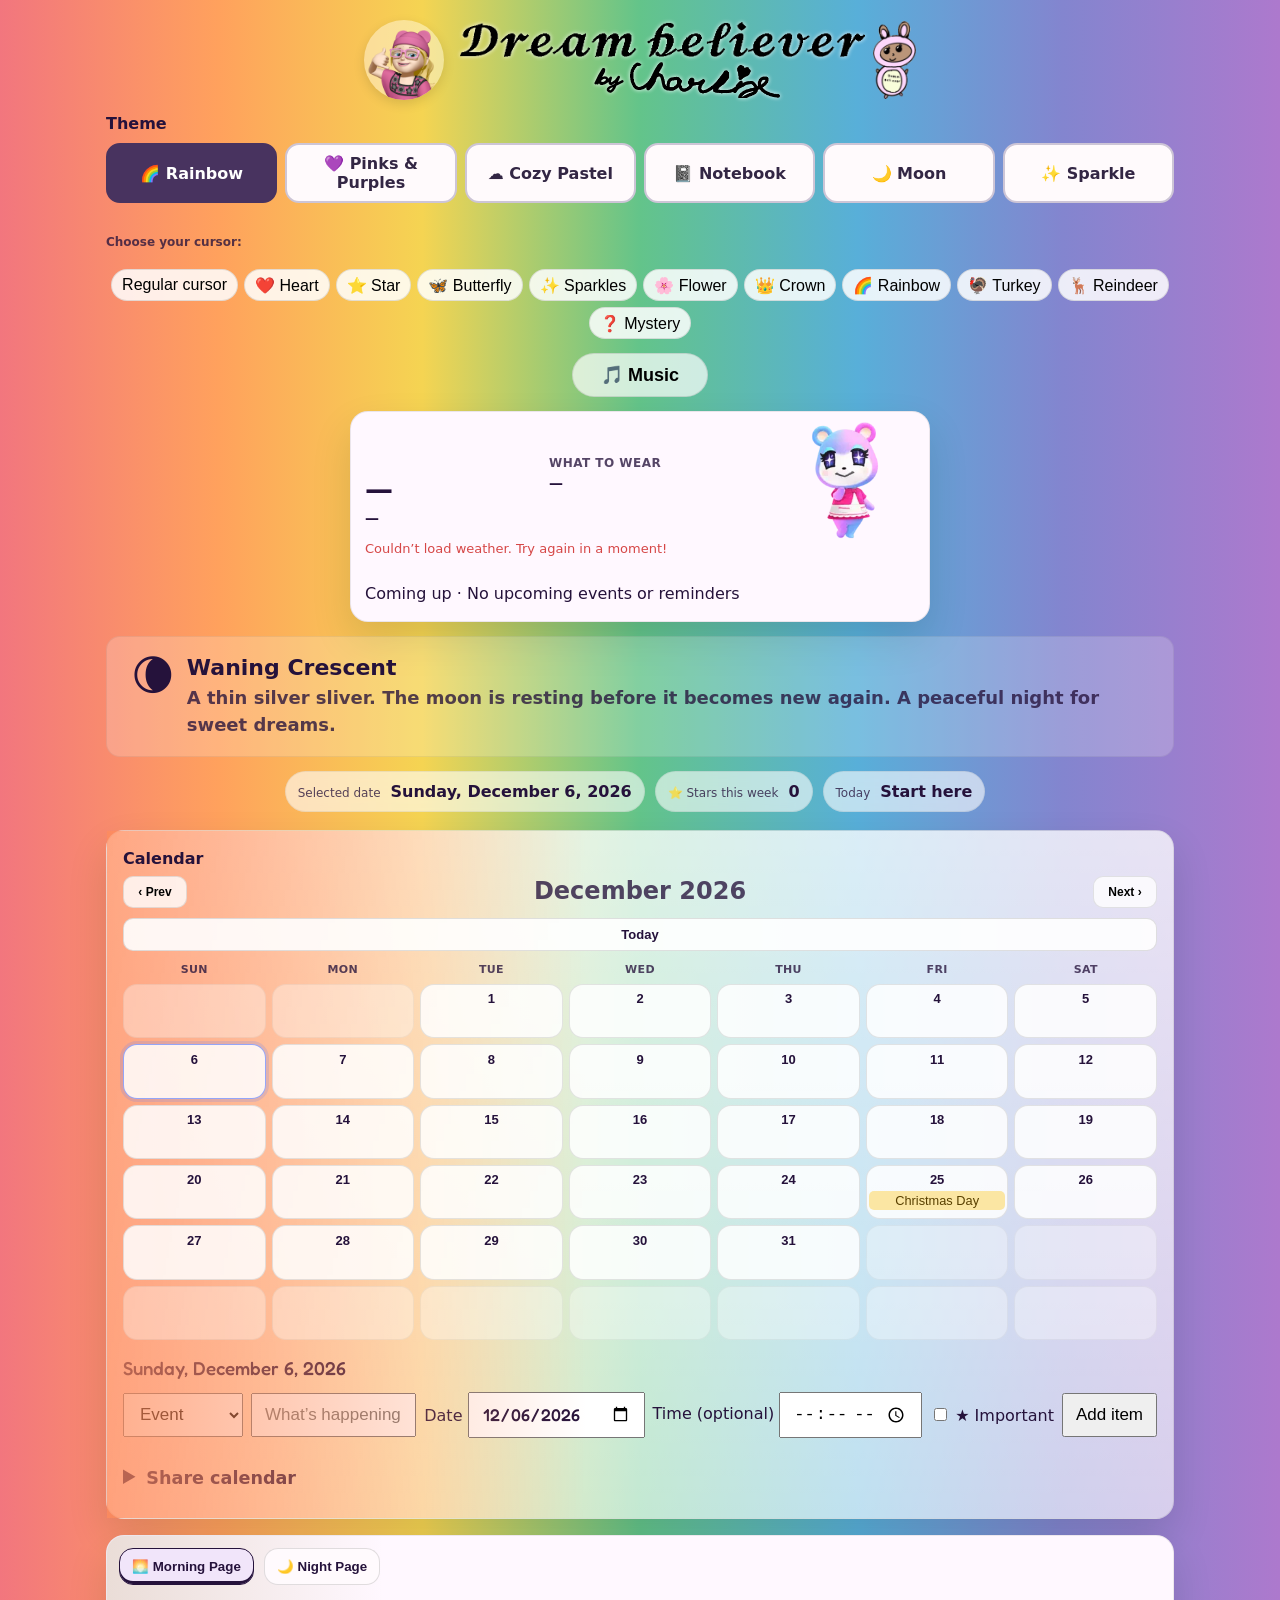
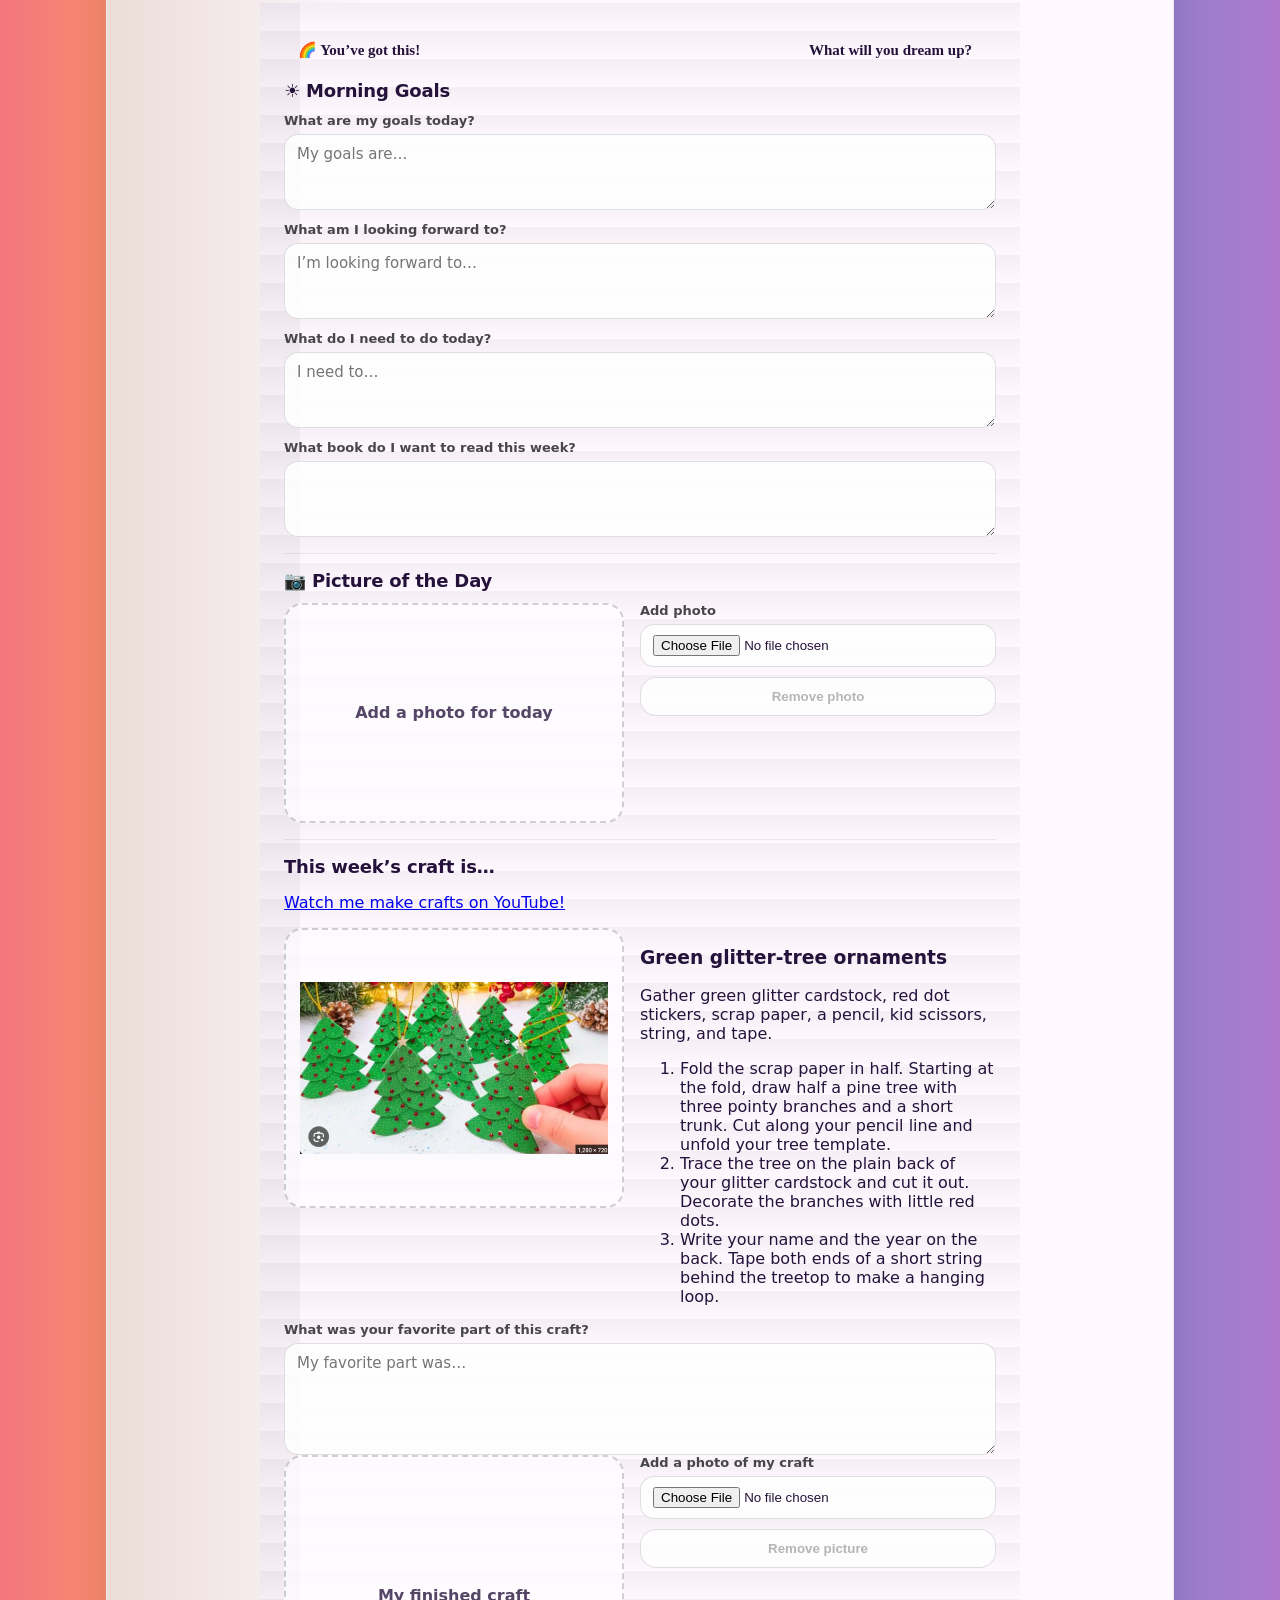
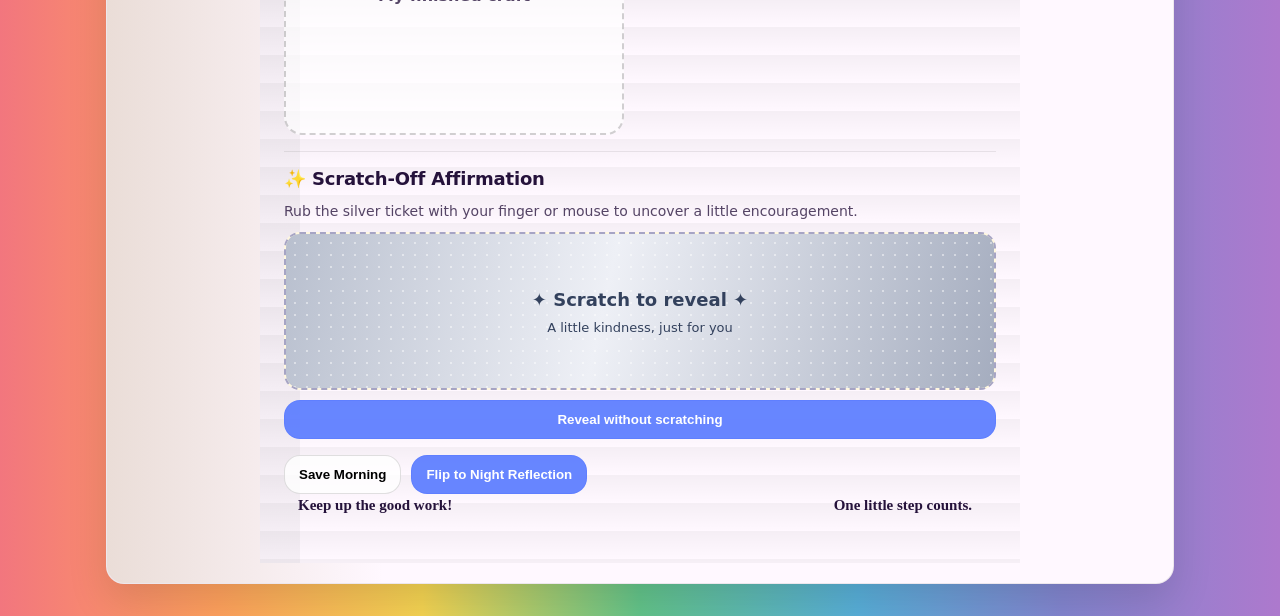
==== commit 1d2728e0: "Remove third-party video links from weekly crafts" ====
--- a/index.html
+++ b/index.html
@@ -355,7 +355,6 @@
                     <li>Give your thumb an eye and a little triangle beak. Draw two feet below your palm.</li>
                     <li>Your four fingers are the tail feathers. Make it your own! Try stripes, dots or a tiny hat.</li>
                   </ol>
-                  <p><a href="https://www.youtube.com/watch?v=9Ajmka_7nmI" target="_blank" rel="noopener noreferrer">Draw a hand turkey along with the video</a></p>
               </section>
                 <section data-craft-week="2026-11-22" data-example="assets/hand-turkey.webp" data-alt="A traced hand turkey with colorful finger feathers" hidden>
                   <h3>My hand turkey</h3>
@@ -365,7 +364,6 @@
                     <li>Give your thumb an eye and a little triangle beak. Draw two feet below your palm.</li>
                     <li>Your four fingers are the tail feathers. Make it your own! Try stripes, dots or a tiny hat.</li>
                   </ol>
-                  <p><a href="https://www.youtube.com/watch?v=9Ajmka_7nmI" target="_blank" rel="noopener noreferrer">Draw a hand turkey along with the video</a></p>
               </section>
                 <section data-craft-week="2026-11-29" data-example="[data-uri]" data-alt="Santa, Rudolph and snowman jars decorated for Christmas" hidden>
                   <h3>Rudolph’s shared wish jar</h3>
@@ -395,7 +393,6 @@
                     <li>Cut two brown felt ears and two smaller cream centers. Glue them beside the face, then add the eyes and pom-pom nose.</li>
                     <li>Tie a plaid bow below the nose and add a bell if you like. Fasten a twine loop at the back. Let the glue dry before hanging Rudolph.</li>
                   </ol>
-                  <p><a href="https://www.facebook.com/mycreativeworld5/videos/-cutest-reindeer-craft-ever-turn-simple-popsicle-sticks-into-an-adorable-little-/1404925817820883/" target="_blank" rel="noopener noreferrer">Try another reindeer: watch the popsicle-stick craft on Facebook</a></p>
                 </section>
                 <section data-craft-week="2026-12-20" data-example="[data-uri]" data-alt="Colorful craft-stick snowflakes with silver gems" hidden>
                   <h3>Make a sparkly snowflake tree ornament</h3>
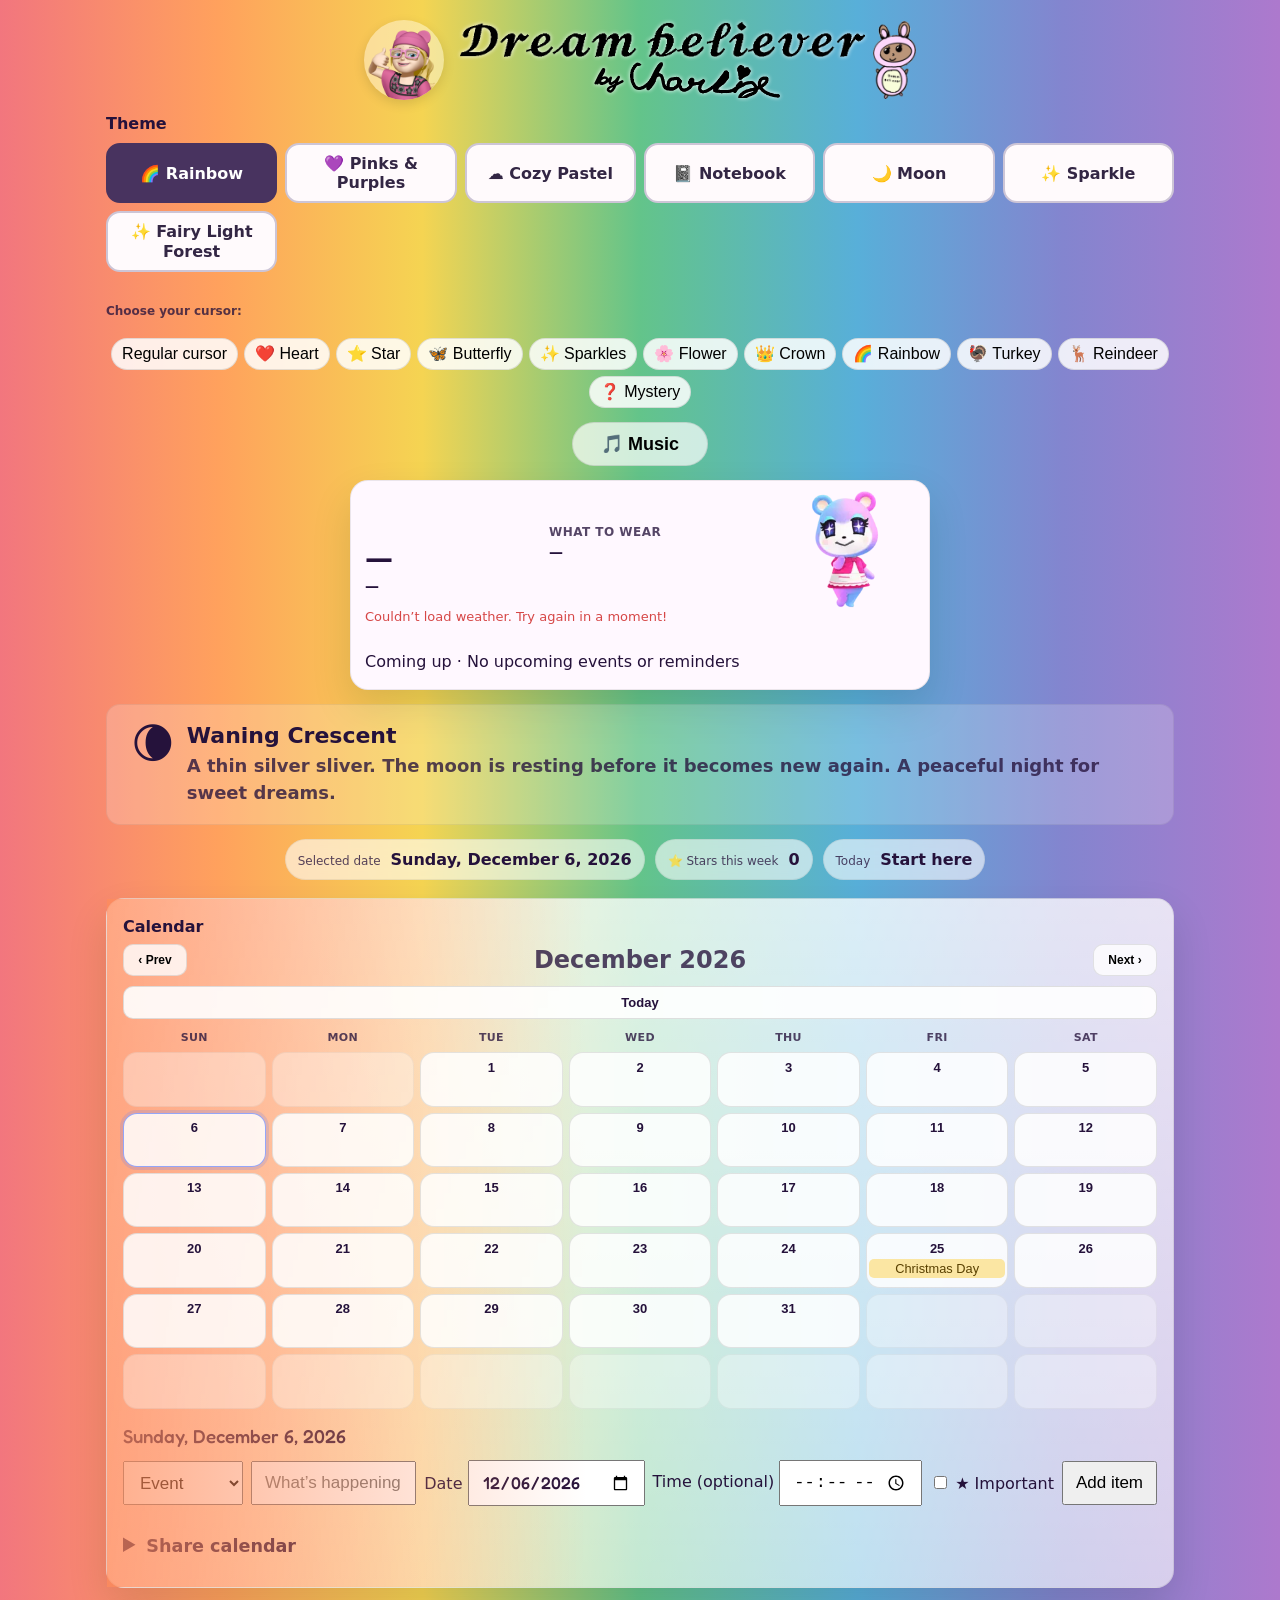
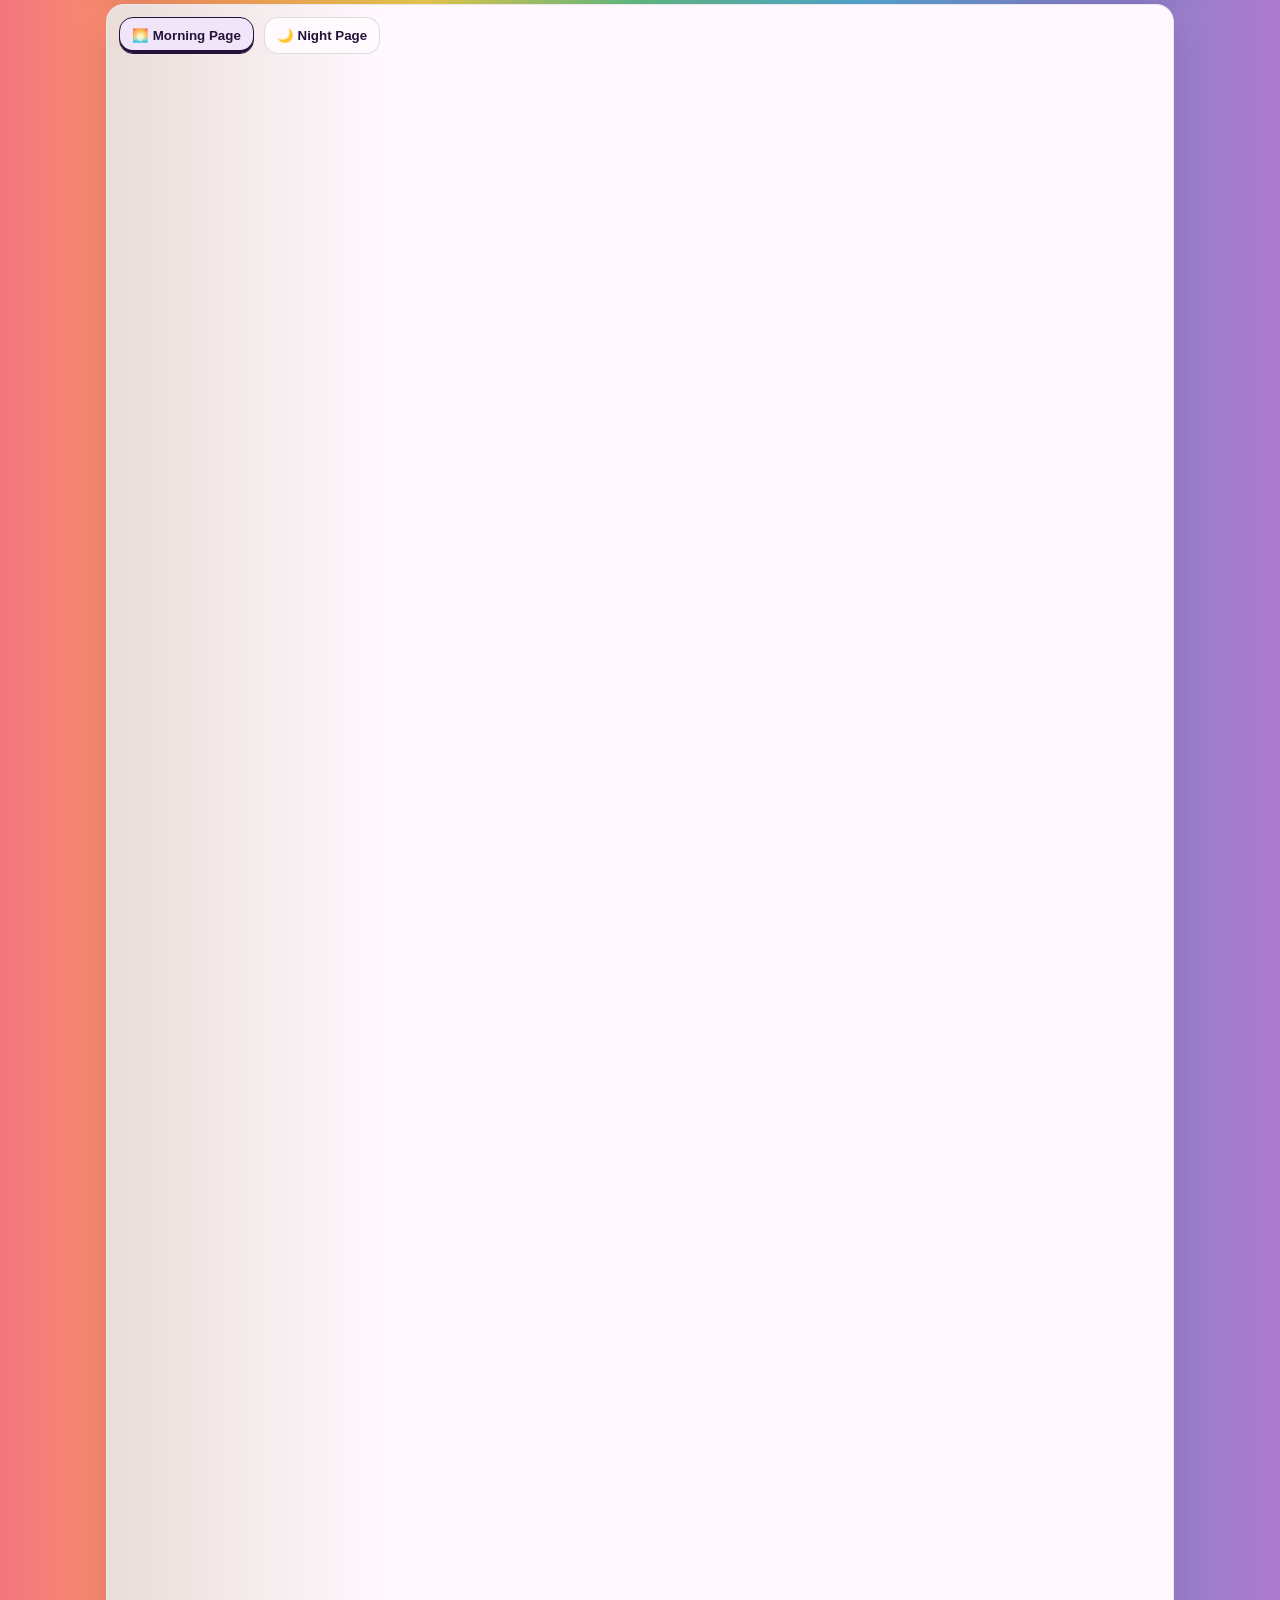
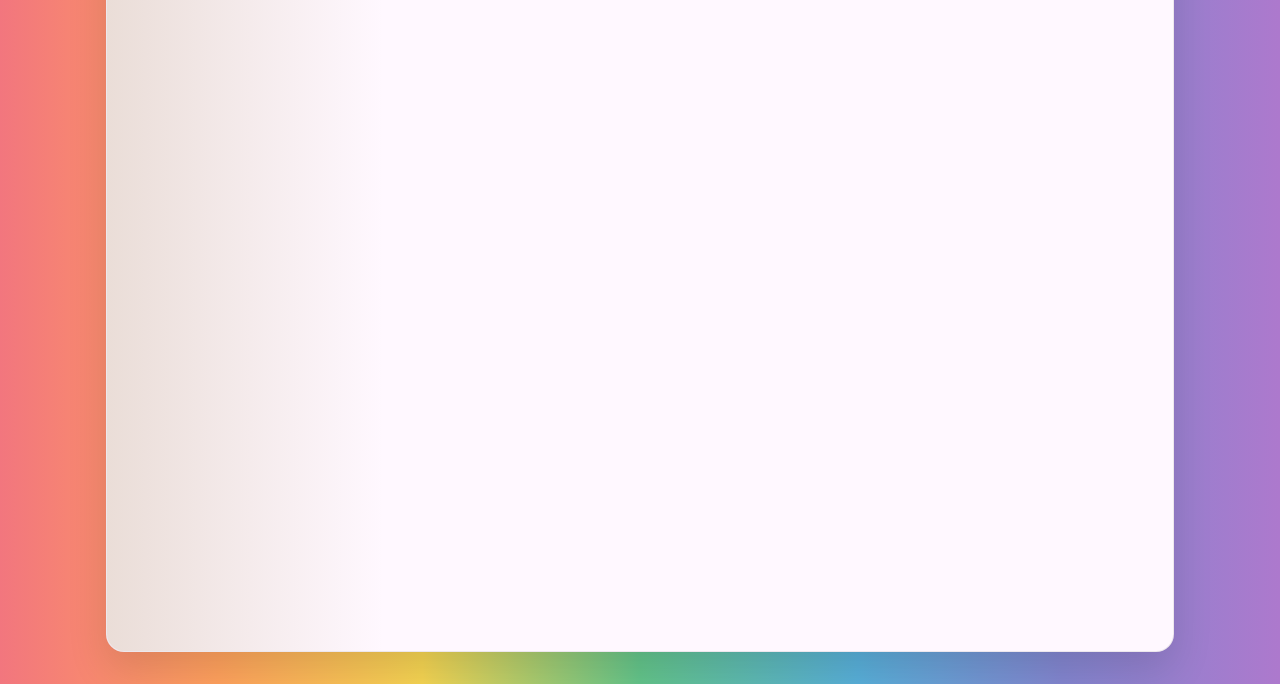
==== commit 0f8e9a4e: "Add Fairy Light Forest to the Dream Believer theme picker" ====
--- a/index.html
+++ b/index.html
@@ -111,6 +111,25 @@
   sync();
 });
 </script>
+<style>
+body[data-theme="fairy-light-forest"] {
+  background: linear-gradient(180deg, #fff0f5, #ecd6ef 65%, #e2c6e9);
+  color: #661838;
+}
+body[data-theme="fairy-light-forest"] .header {
+  background: linear-gradient(180deg, #fff4e9e8, #f9d7e8b8),
+    url("[data-uri]") center 55% / cover;
+  border-color: #ca9d61;
+}
+body[data-theme="fairy-light-forest"] :is(.pageFace, .calendarCard) {
+  background: #fff5e5;
+  border-color: #dbad81;
+}
+body[data-theme="fairy-light-forest"] :is(.themeBtn, .dayBtn).isActive {
+  background: #781a48;
+  color: #fff8e8;
+}
+</style>
 </head>
   <body>
     <div id="moonThemeScene" class="moonThemeScene" aria-hidden="true">
@@ -139,6 +158,7 @@
             <button class="themeBtn" type="button" data-theme="notebook">📓 Notebook</button>
             <button class="themeBtn" type="button" data-theme="moon">🌙 Moon</button>
             <button class="themeBtn" type="button" data-theme="sparkle">✨ Sparkle</button>
+            <button class="themeBtn" type="button" data-theme="fairy-light-forest">✨ Fairy Light Forest</button>
           </div>
         </div>
 
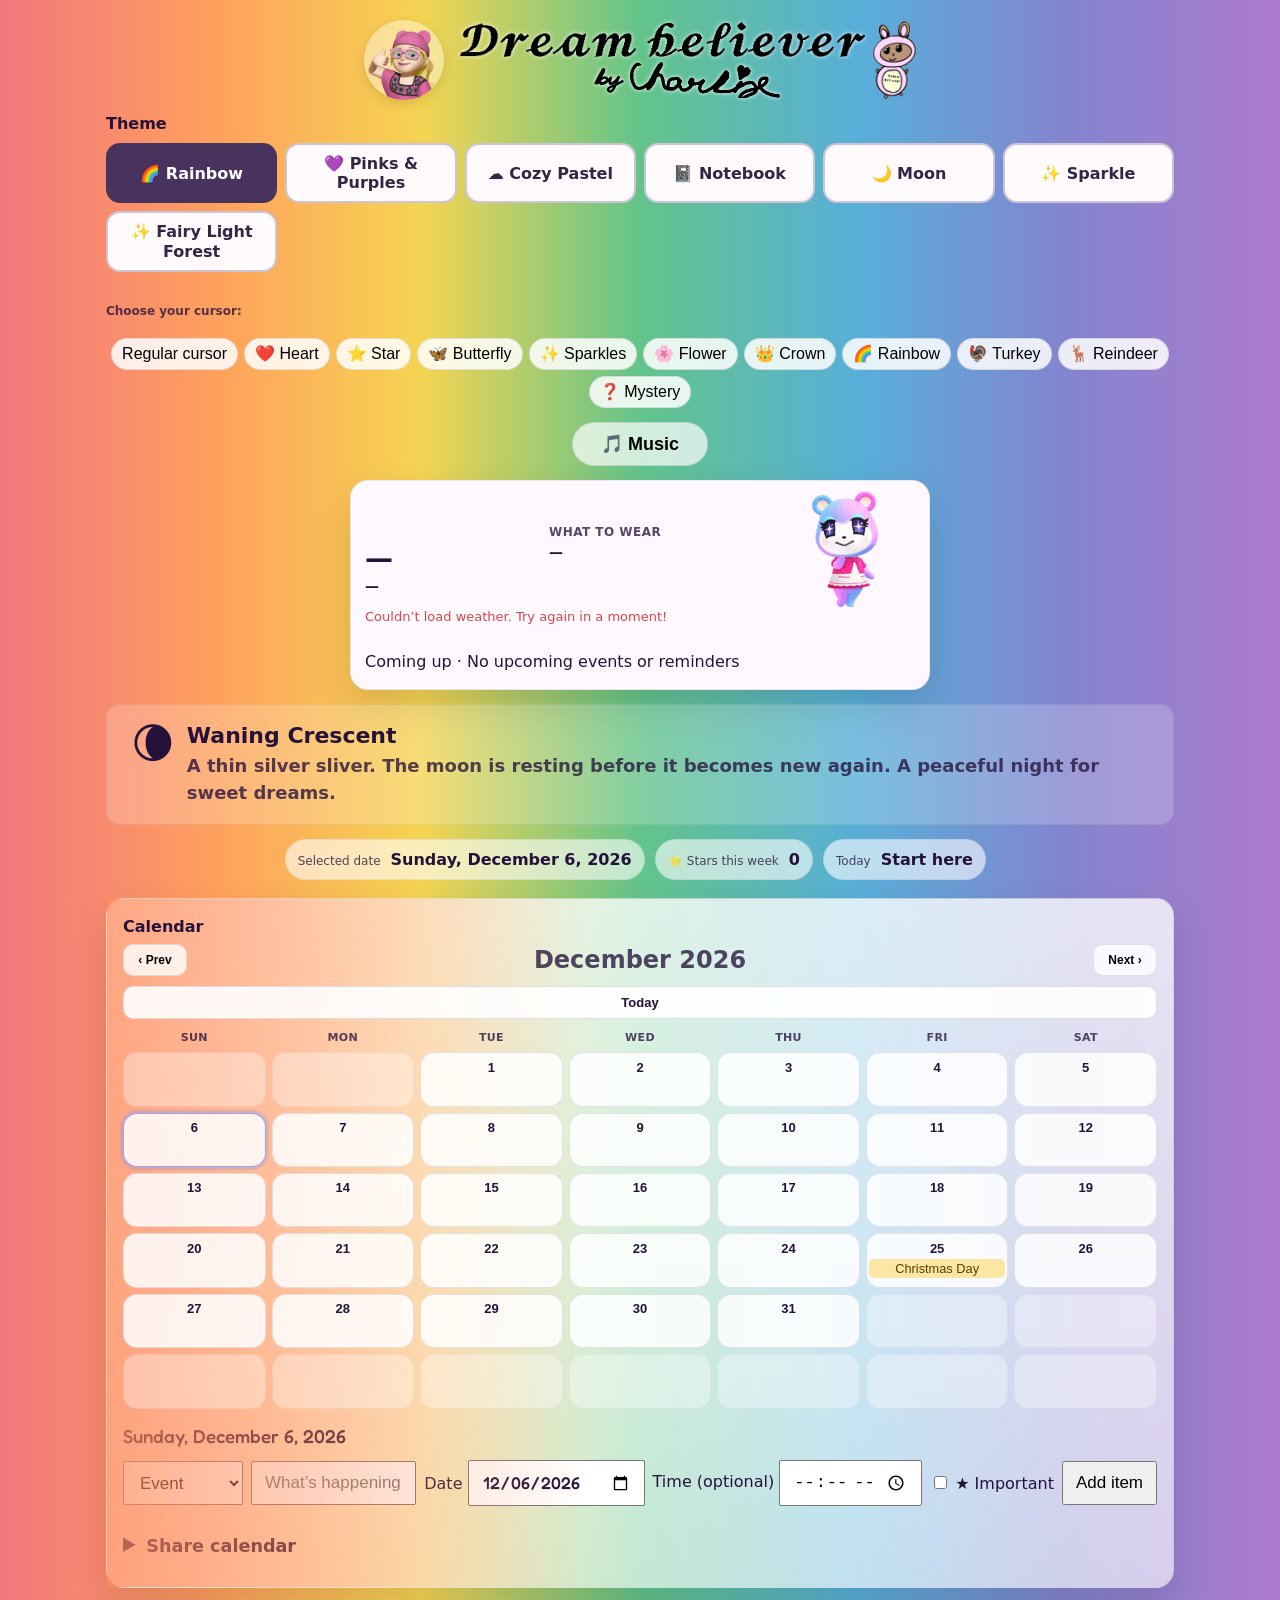
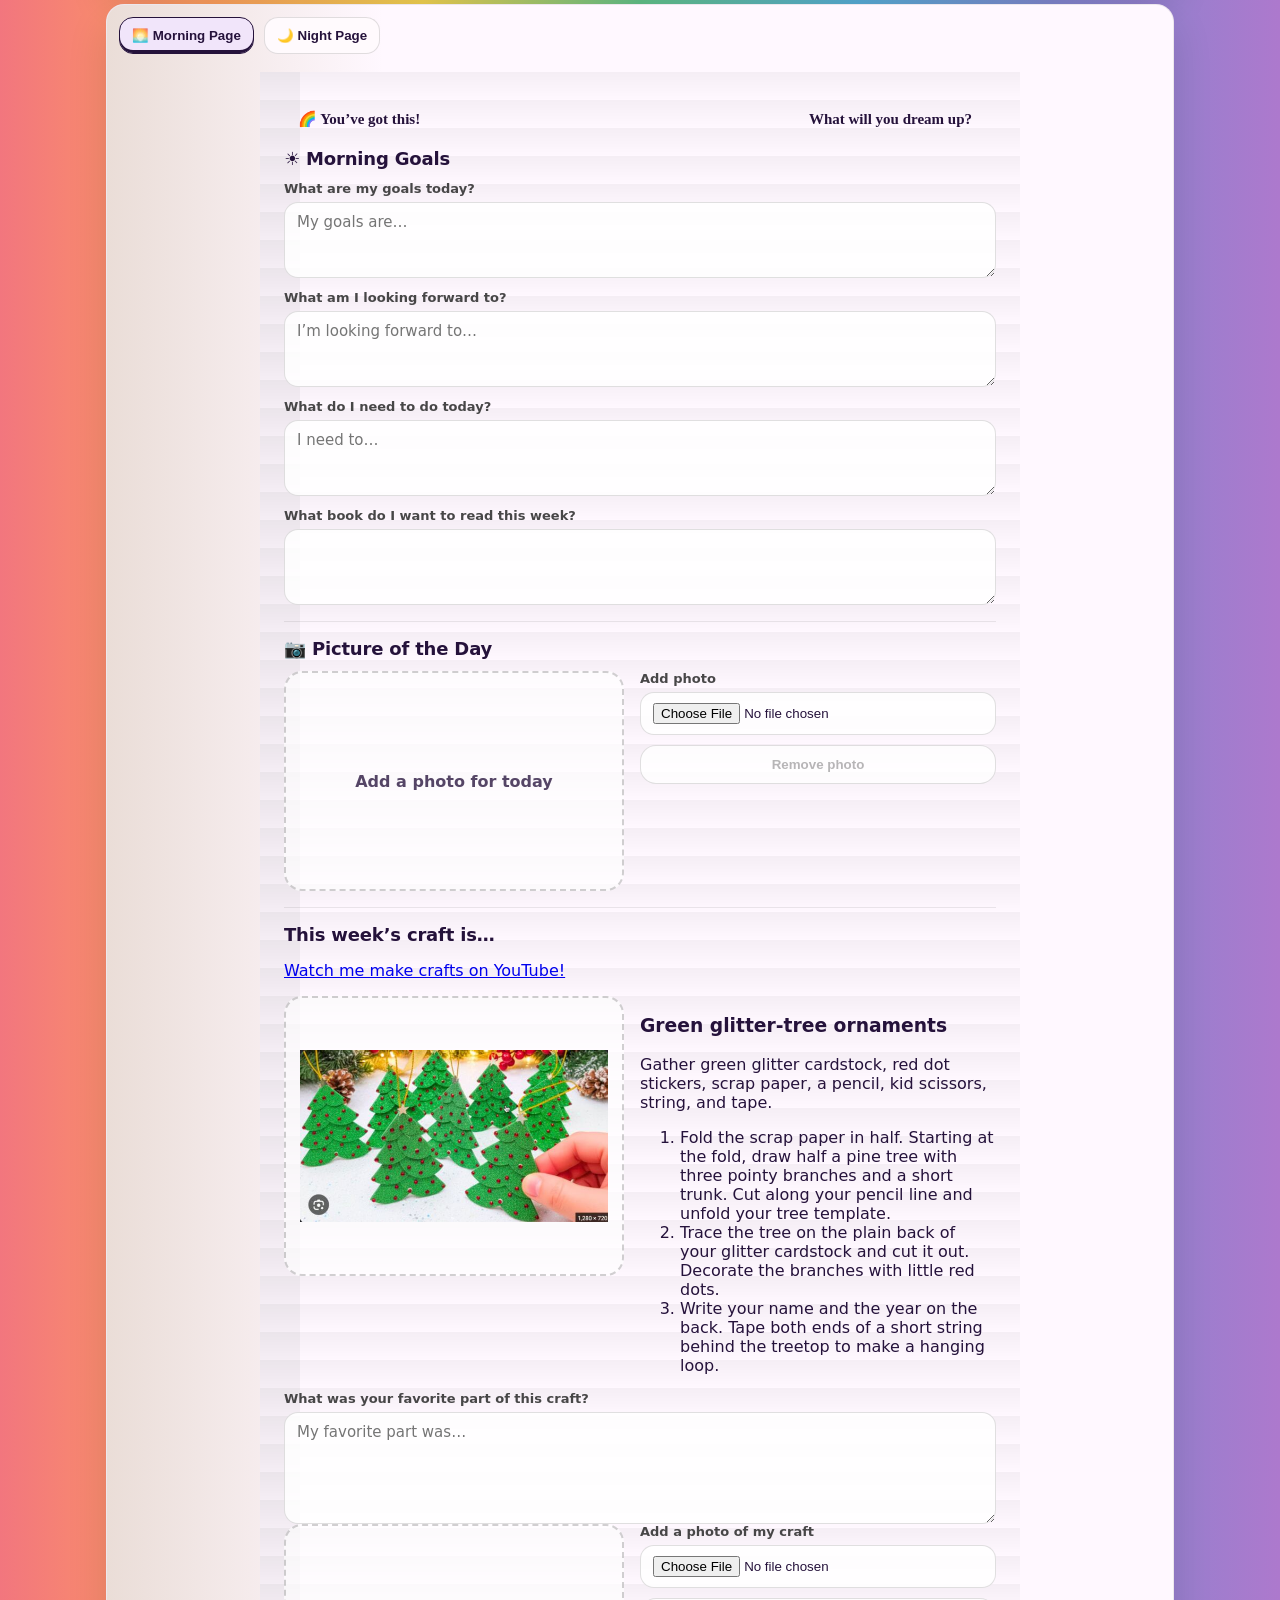
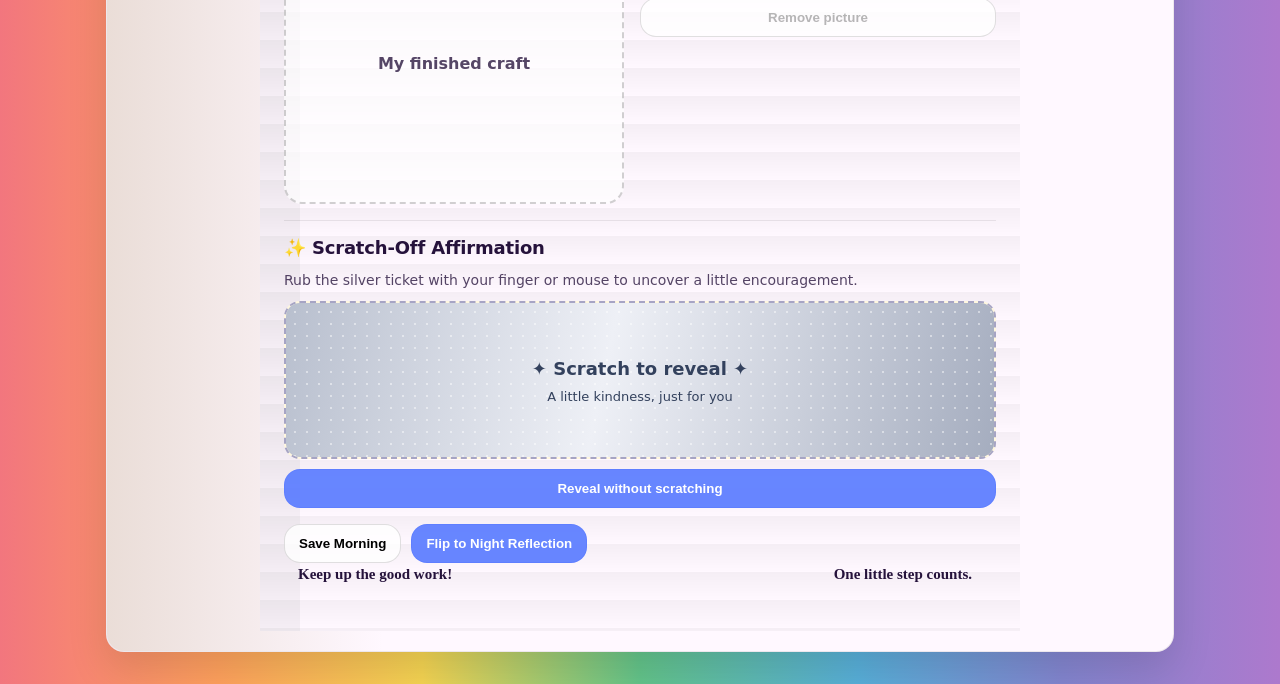
==== commit 84ae5ffe: "Use original Fairy Light Forest artwork as the journal background" ====
--- a/index.html
+++ b/index.html
@@ -113,17 +113,32 @@
 </script>
 <style>
 body[data-theme="fairy-light-forest"] {
-  background: linear-gradient(180deg, #fff0f5, #ecd6ef 65%, #e2c6e9);
-  color: #661838;
-}
-body[data-theme="fairy-light-forest"] .header {
-  background: linear-gradient(180deg, #fff4e9e8, #f9d7e8b8),
-    url("[data-uri]") center 55% / cover;
-  border-color: #ca9d61;
-}
-body[data-theme="fairy-light-forest"] :is(.pageFace, .calendarCard) {
+  --paper: #fff5e5;
+  --ink: #561731;
+  --accent: #8d2151;
+  --accent2: #dbad81;
+  isolation: isolate;
+  min-height: 100vh;
+  background: #e7b8d4;
+}
+body[data-theme="fairy-light-forest"]::before {
+  content: "";
+  position: fixed;
+  inset: 0;
+  z-index: -1;
+  pointer-events: none;
+  background: url("[data-uri]") center center / cover no-repeat;
+}
+body[data-theme="fairy-light-forest"] .app {
+  padding-bottom: clamp(150px, 30vh, 300px);
+}
+body[data-theme="fairy-light-forest"] :is(.pageFace, .pageCard, .calendarCard, .journalControls) {
   background: #fff5e5;
   border-color: #dbad81;
+}
+body[data-theme="fairy-light-forest"] .journalControls {
+  border-radius: var(--radius);
+  padding: 8px;
 }
 body[data-theme="fairy-light-forest"] :is(.themeBtn, .dayBtn).isActive {
   background: #781a48;
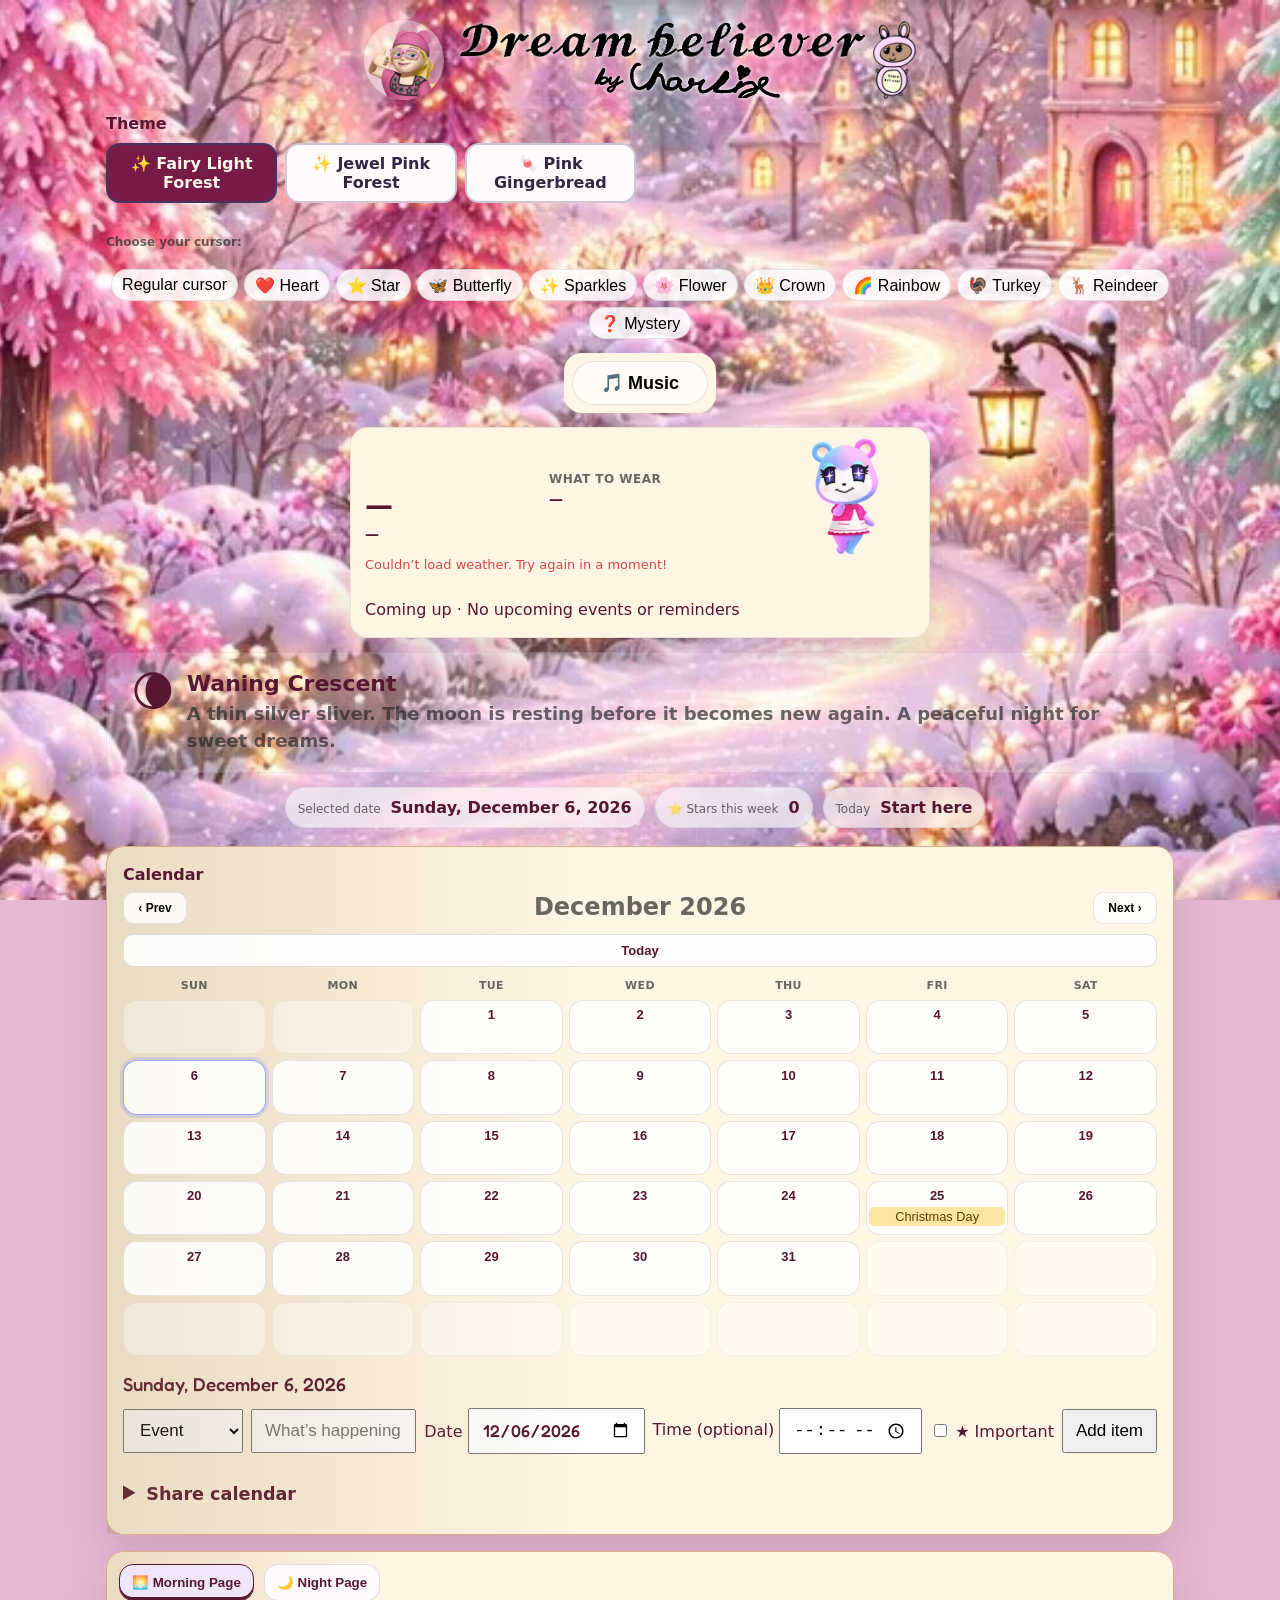
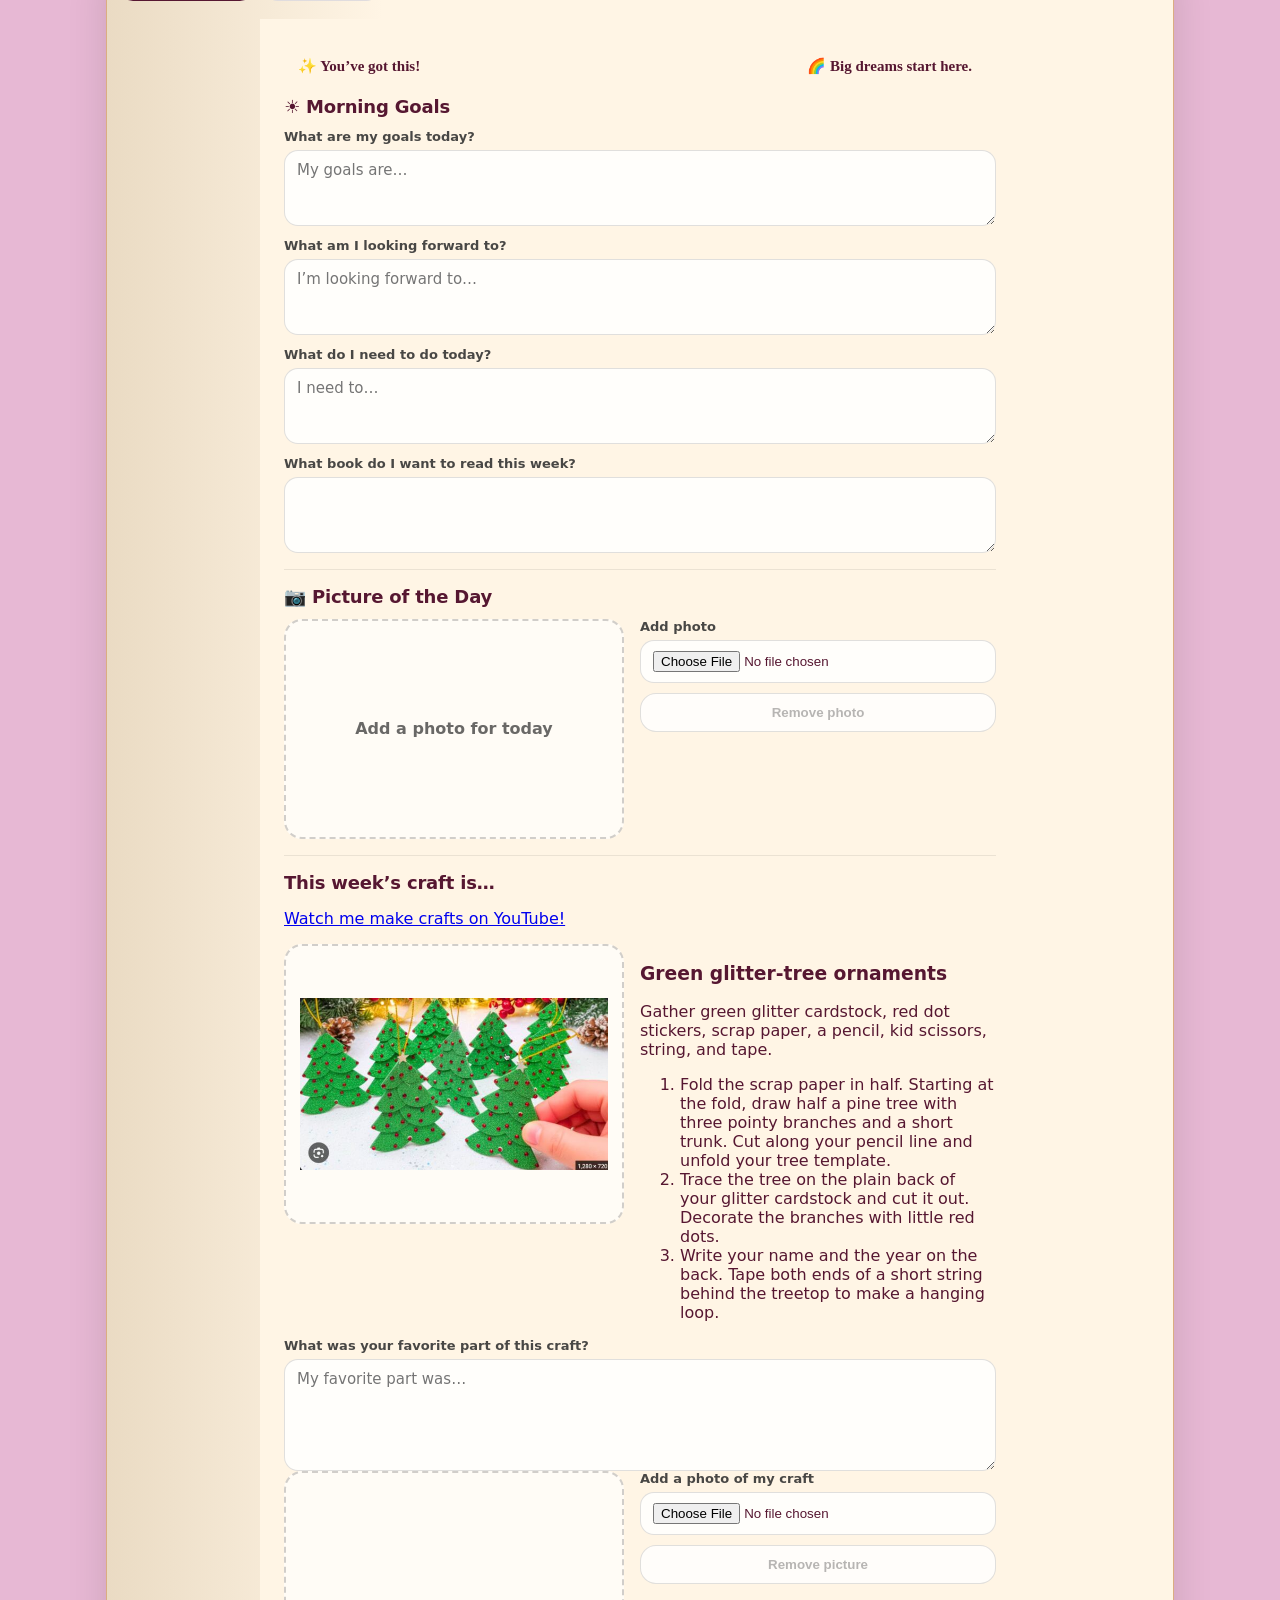
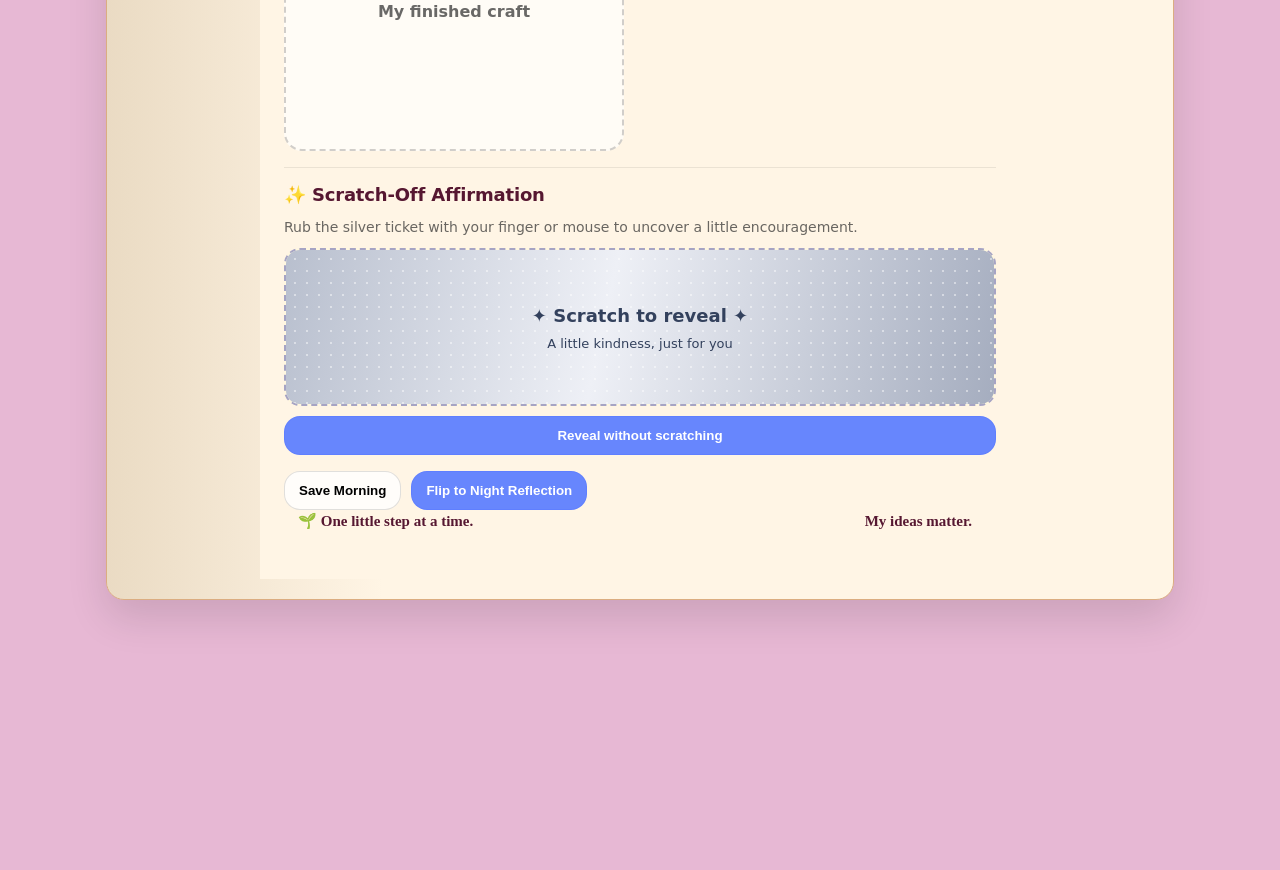
==== commit 00c8976a: "Add Jewel Pink Forest and Pink Gingerbread artwork to the theme picker" ====
--- a/index.html
+++ b/index.html
@@ -112,7 +112,7 @@
 });
 </script>
 <style>
-body[data-theme="fairy-light-forest"] {
+body:is([data-theme="fairy-light-forest"], [data-theme="jewel-pink-forest"], [data-theme="pink-gingerbread"]) {
   --paper: #fff5e5;
   --ink: #561731;
   --accent: #8d2151;
@@ -121,26 +121,35 @@
   min-height: 100vh;
   background: #e7b8d4;
 }
-body[data-theme="fairy-light-forest"]::before {
+body:is([data-theme="fairy-light-forest"], [data-theme="jewel-pink-forest"], [data-theme="pink-gingerbread"])::before {
   content: "";
   position: fixed;
   inset: 0;
   z-index: -1;
   pointer-events: none;
-  background: url("[data-uri]") center center / cover no-repeat;
-}
-body[data-theme="fairy-light-forest"] .app {
+  background: var(--december-art) center center / cover no-repeat;
+}
+body[data-theme="fairy-light-forest"] {
+  --december-art: url("[data-uri]");
+}
+body[data-theme="jewel-pink-forest"] {
+  --december-art: url("[data-uri]");
+}
+body[data-theme="pink-gingerbread"] {
+  --december-art: url("[data-uri]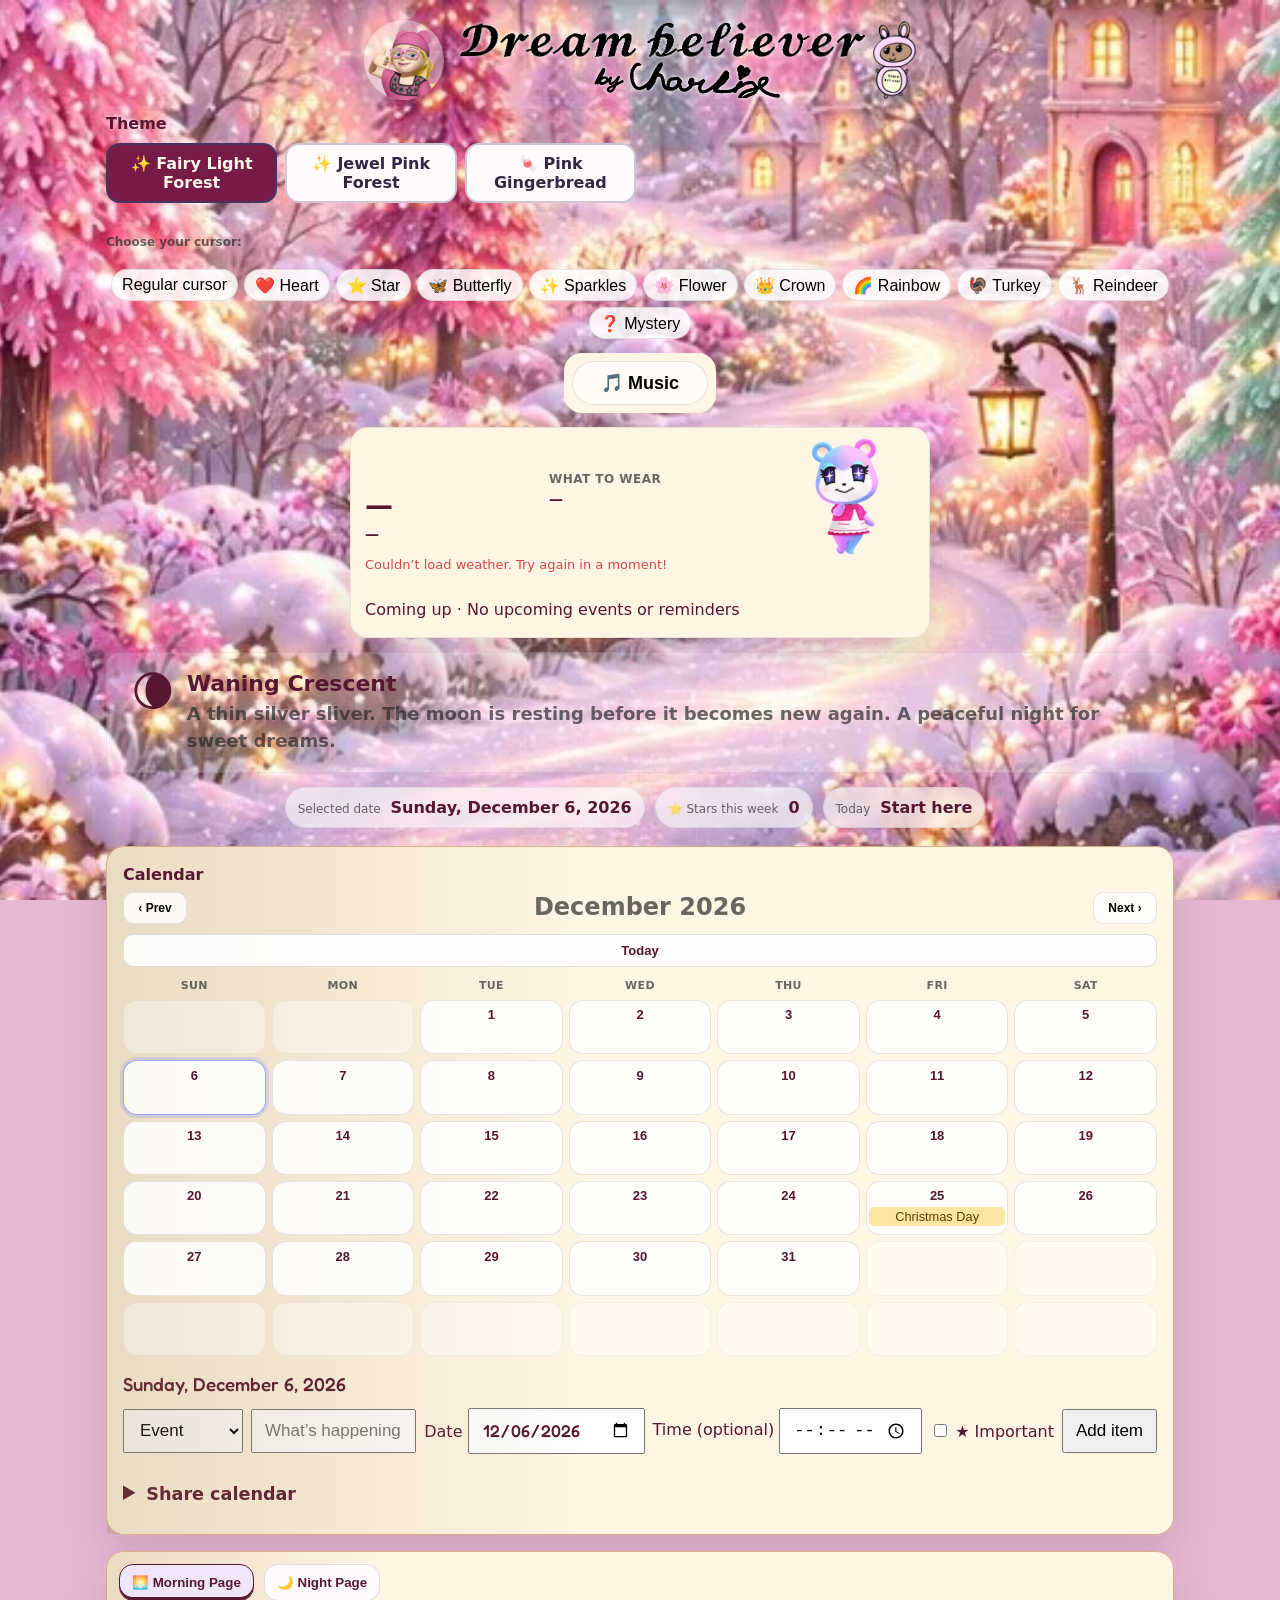
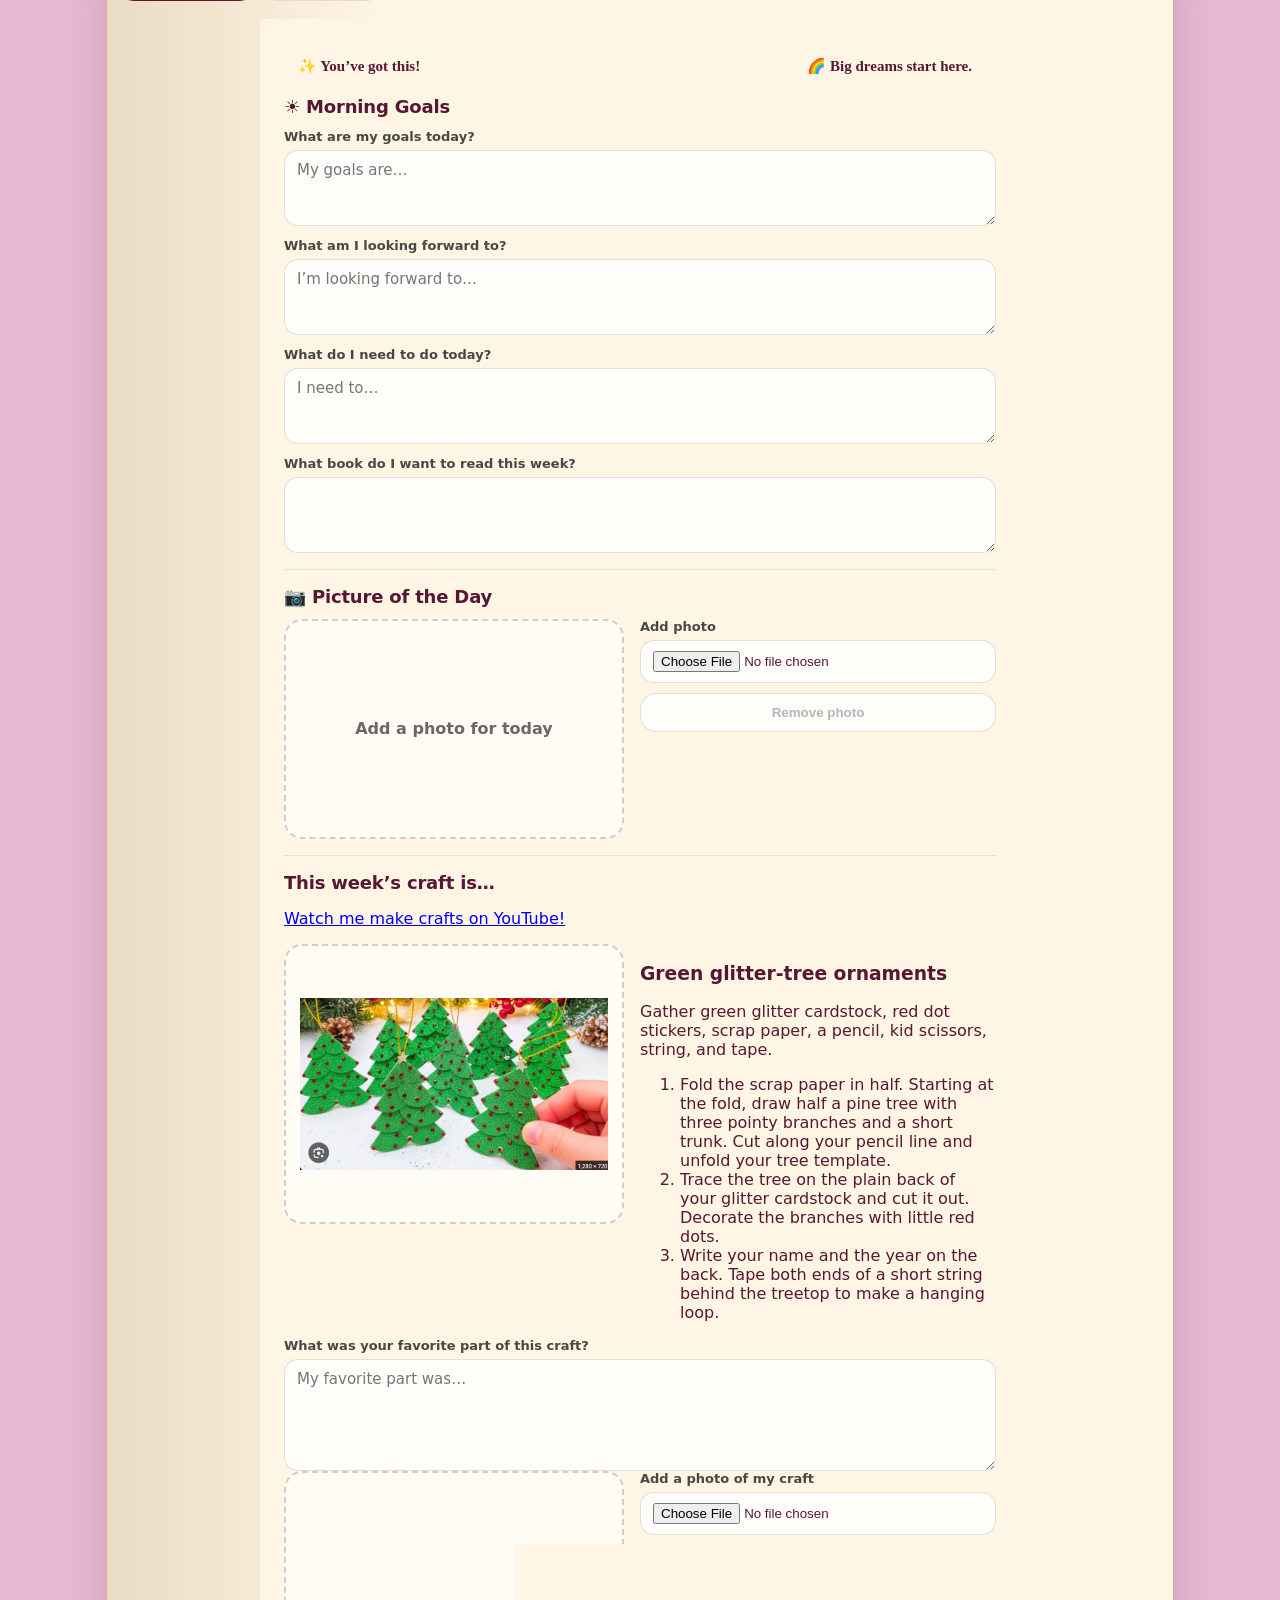
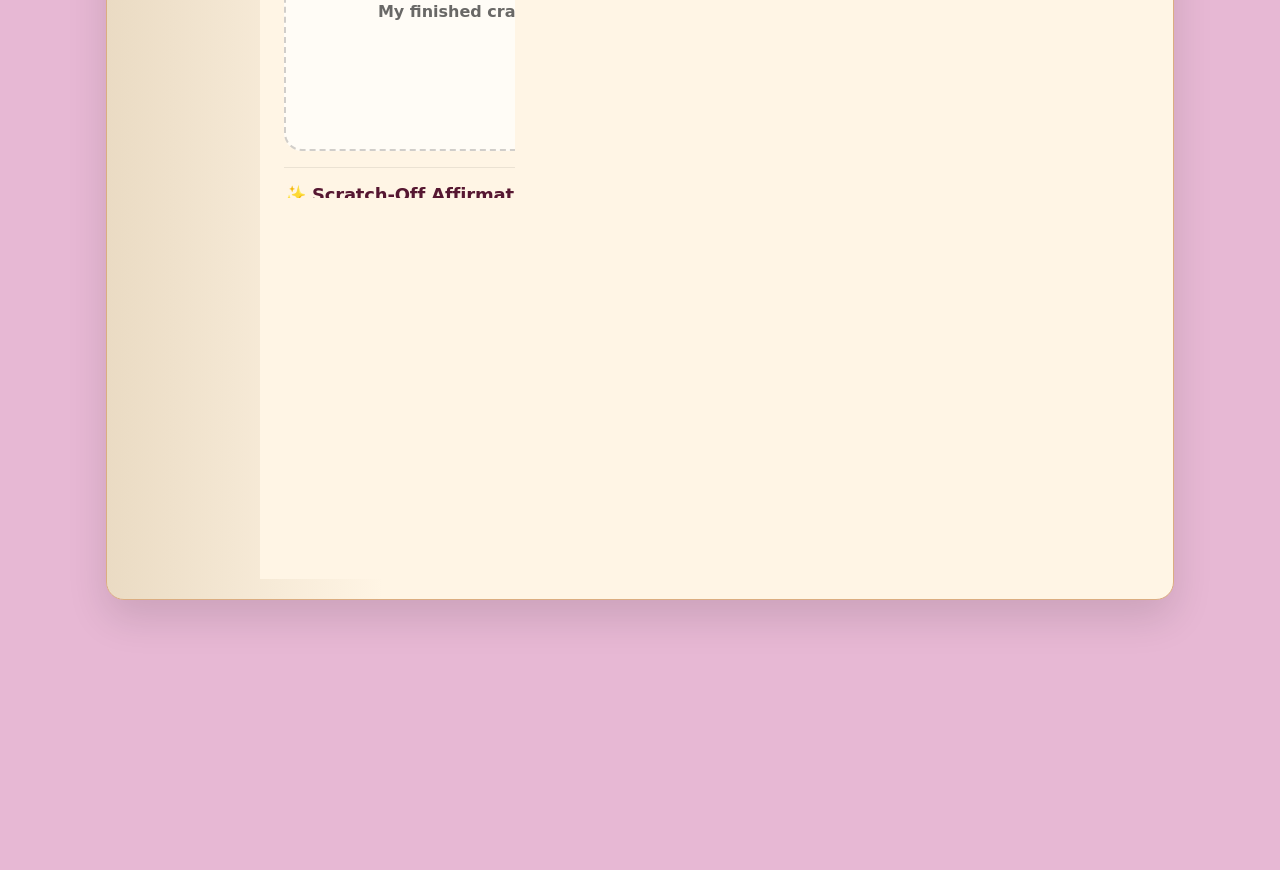
==== commit 9adfbc62: "Scale Jewel Pink Forest and Pink Gingerbread artwork to fit the page" ====
--- a/index.html
+++ b/index.html
@@ -129,6 +129,13 @@
   pointer-events: none;
   background: var(--december-art) center center / cover no-repeat;
 }
+body:is([data-theme="jewel-pink-forest"], [data-theme="pink-gingerbread"])::before {
+  inset: auto 0 0;
+  height: min(38vh, 58vw, 460px);
+  background-size: contain;
+  background-position: center bottom;
+  mask-image: linear-gradient(transparent, #000 22%);
+}
 body[data-theme="fairy-light-forest"] {
   --december-art: url("[data-uri]");
 }
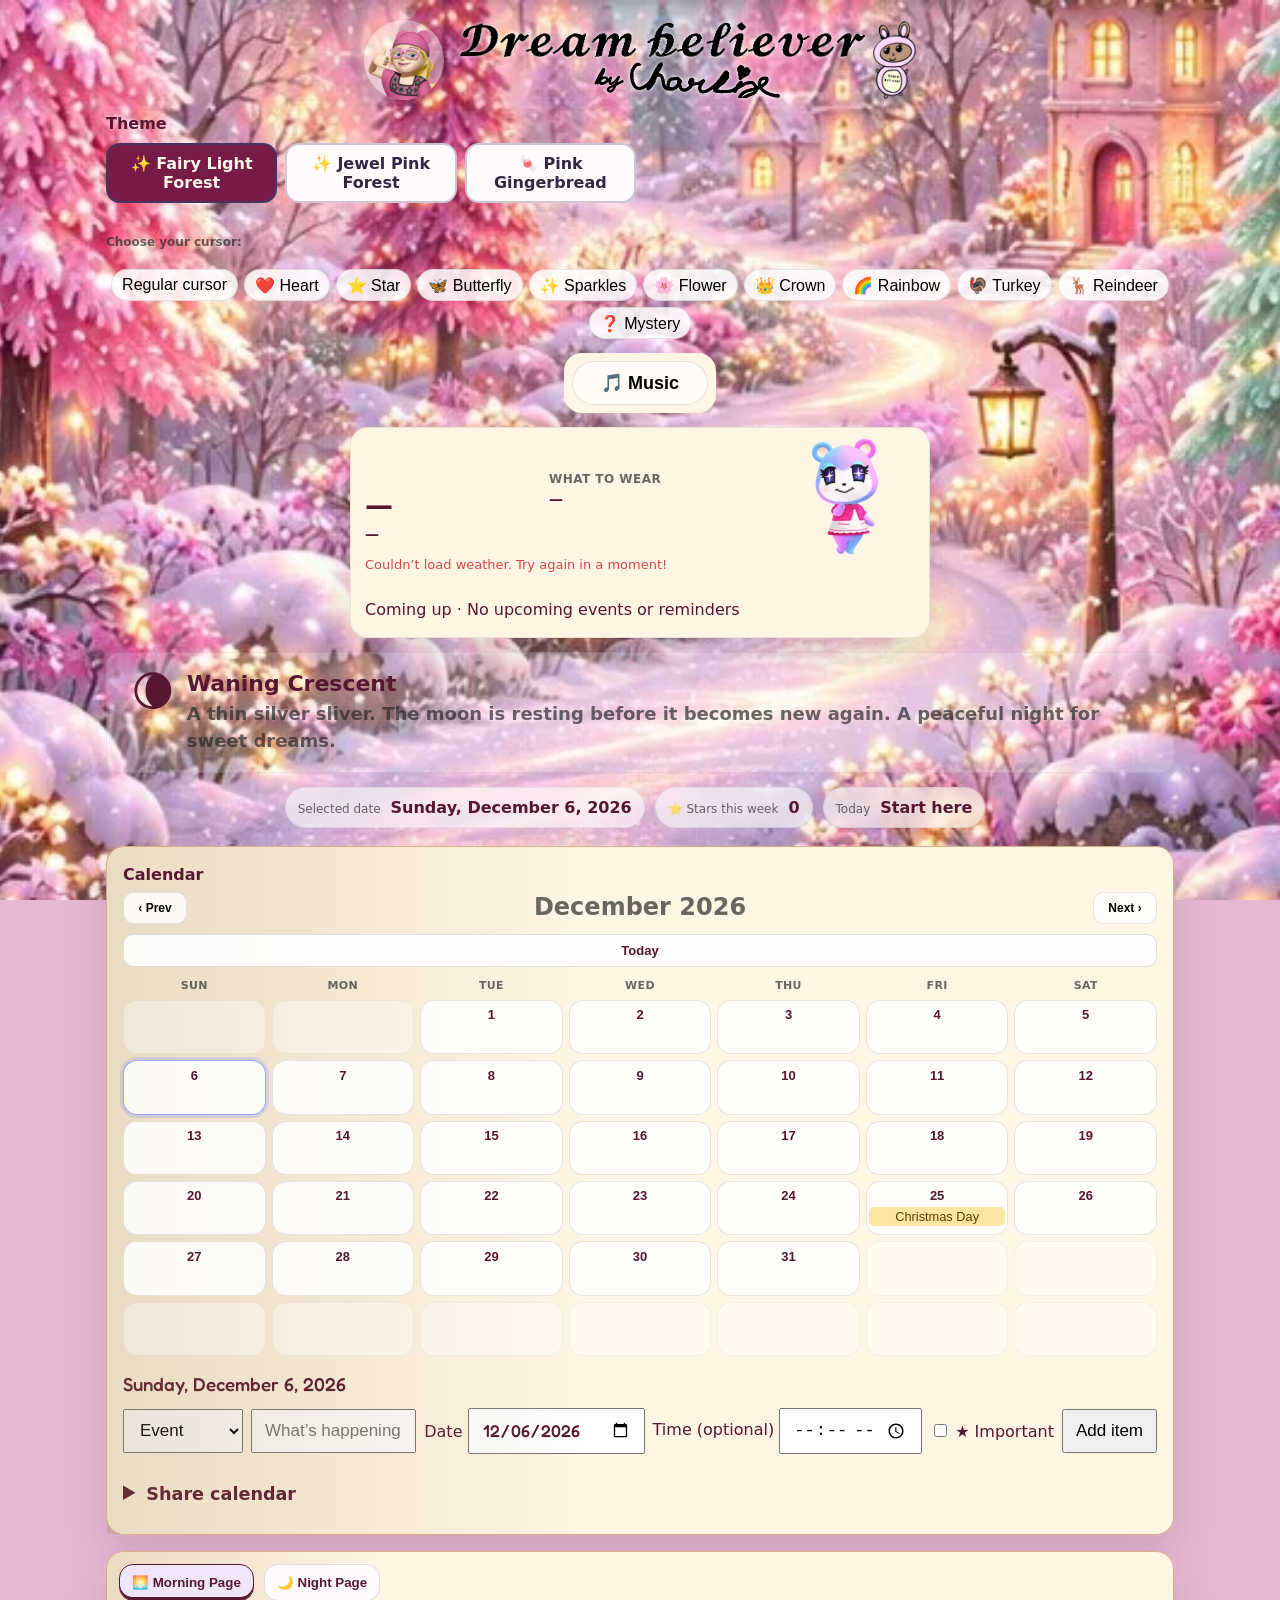
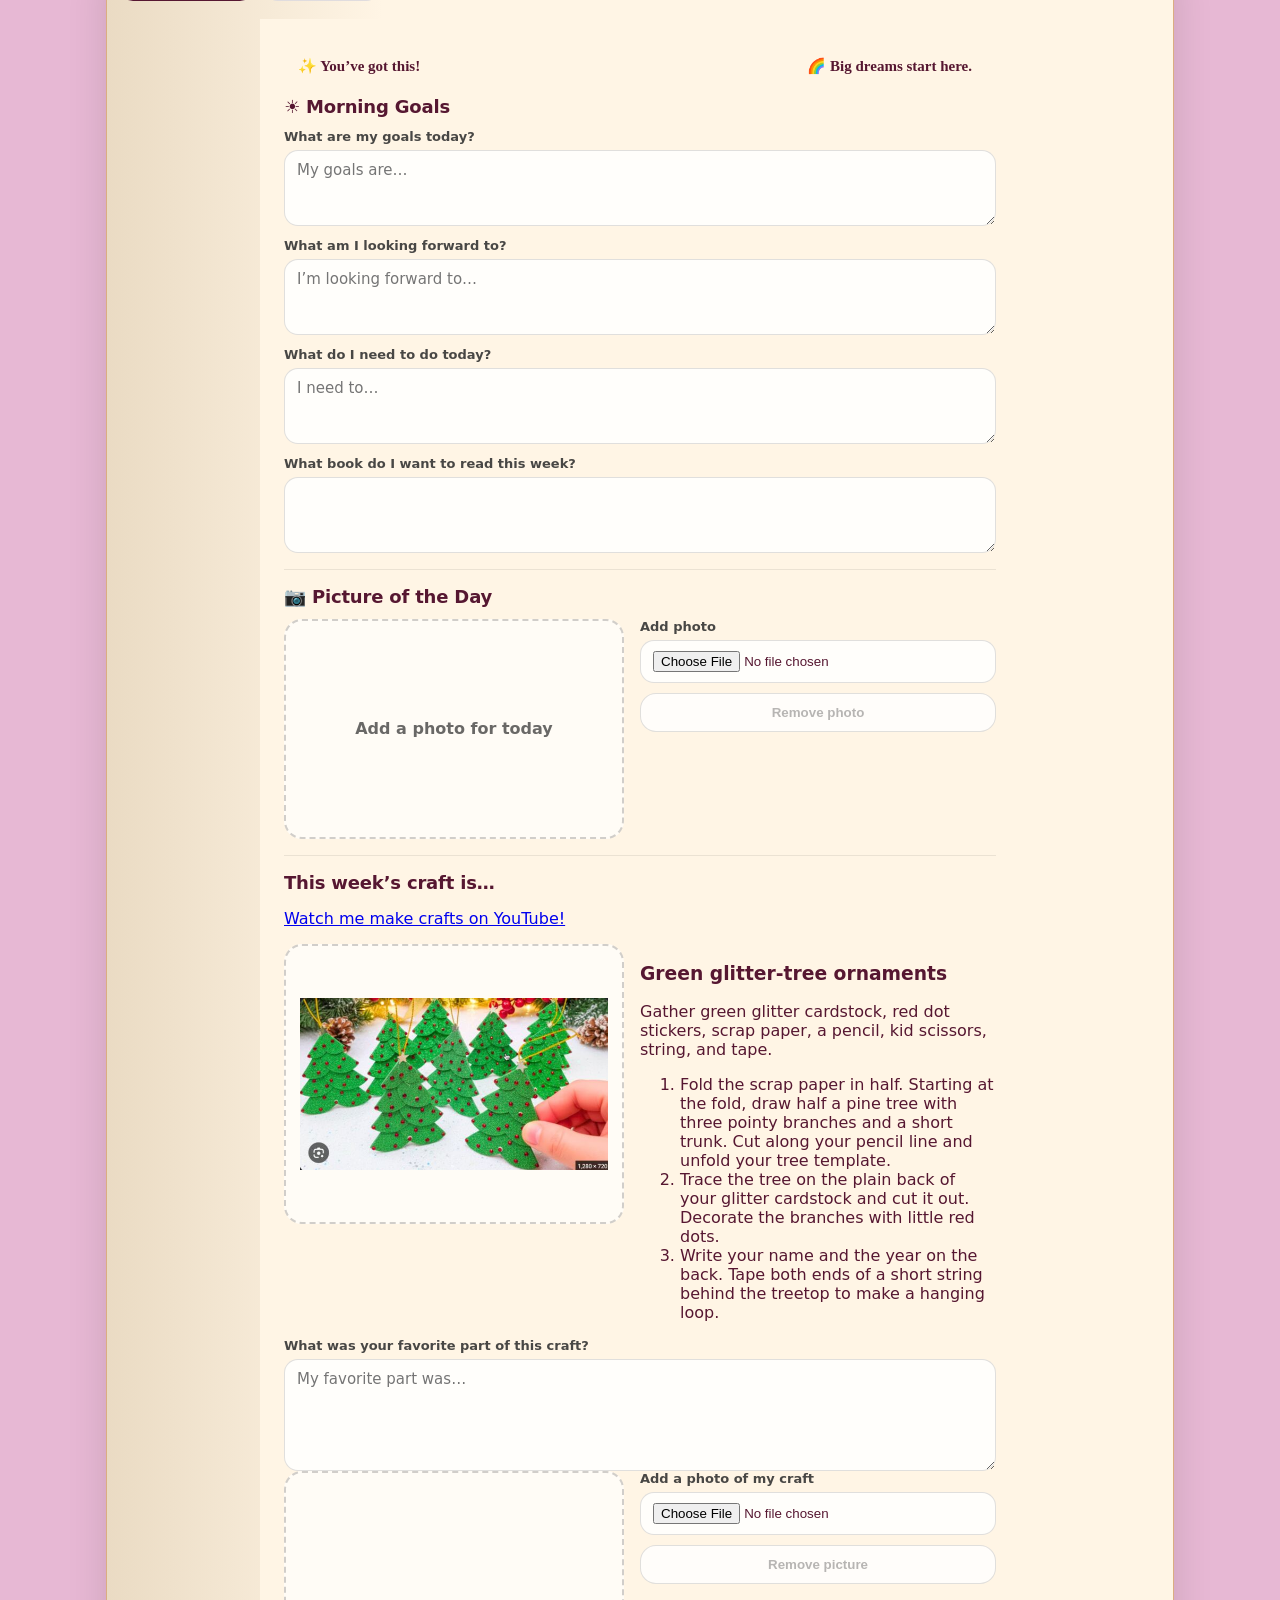
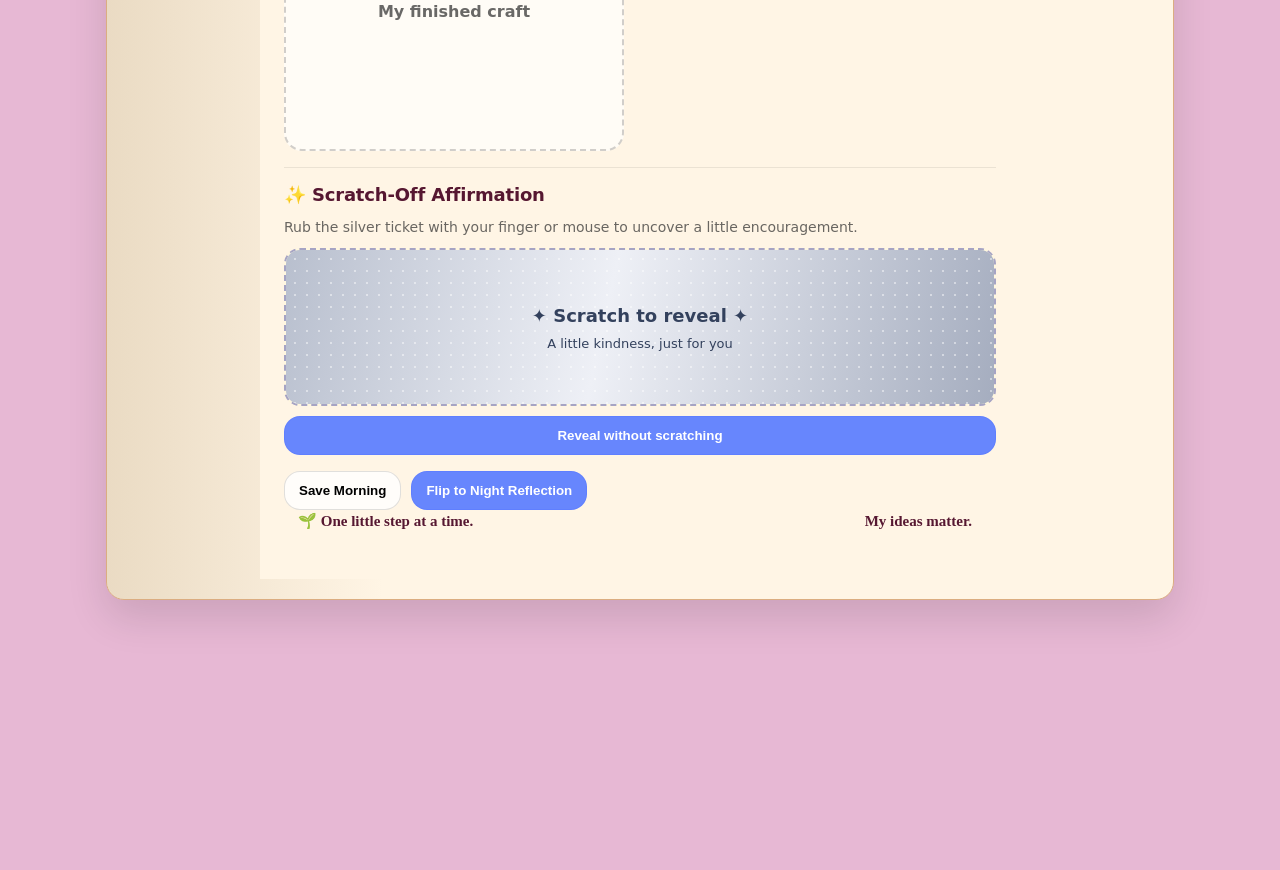
==== commit b9c5f701: "Restore full pink mockup styling and original holiday mastheads" ====
--- a/index.html
+++ b/index.html
@@ -130,19 +130,46 @@
   background: var(--december-art) center center / cover no-repeat;
 }
 body:is([data-theme="jewel-pink-forest"], [data-theme="pink-gingerbread"])::before {
+  position: absolute;
   inset: auto 0 0;
-  height: min(38vh, 58vw, 460px);
+  height: min(59vw, 460px);
   background-size: contain;
   background-position: center bottom;
-  mask-image: linear-gradient(transparent, #000 22%);
+  mask-image: linear-gradient(transparent, #000 14%);
+}
+body:is([data-theme="jewel-pink-forest"], [data-theme="pink-gingerbread"]) {
+  position: relative;
+  height: auto;
+  background: linear-gradient(180deg, var(--holiday-pink), #ffc5dd 27%, #f9b7d4 65%, var(--holiday-pink));
+}
+.holidayMasthead {
+  display: none;
+}
+body:is([data-theme="jewel-pink-forest"], [data-theme="pink-gingerbread"]) .brandRow {
+  display: none;
+}
+body:is([data-theme="jewel-pink-forest"], [data-theme="pink-gingerbread"]) .holidayMasthead {
+  display: block;
+  width: min(100%, 640px);
+  aspect-ratio: 1.8;
+  margin-inline: auto;
+  border-radius: var(--radius);
+  background: var(--holiday-masthead) center / 100% 100% no-repeat;
+}
+body:is([data-theme="jewel-pink-forest"], [data-theme="pink-gingerbread"]) .app {
+  padding-bottom: min(57vw, 450px);
 }
 body[data-theme="fairy-light-forest"] {
   --december-art: url("[data-uri]");
 }
 body[data-theme="jewel-pink-forest"] {
+  --holiday-pink: #df3e87;
+  --holiday-masthead: url("[data-uri]");
   --december-art: url("[data-uri]");
 }
 body[data-theme="pink-gingerbread"] {
+  --holiday-pink: #e54a83;
+  --holiday-masthead: url("[data-uri]");
   --december-art: url("[data-uri]");
 }
 body:is([data-theme="fairy-light-forest"], [data-theme="jewel-pink-forest"], [data-theme="pink-gingerbread"]) .app {
@@ -173,6 +200,7 @@
     </div>
     <div class="app">
       <header class="header">
+        <div class="holidayMasthead" role="img" aria-label="Dream Believer by Charlie"></div>
         <div class="brandRow">
           <img src="assets/charlie-avatar.png" alt="Charlie" class="avatar" width="80" height="80" />
           <div class="brand">
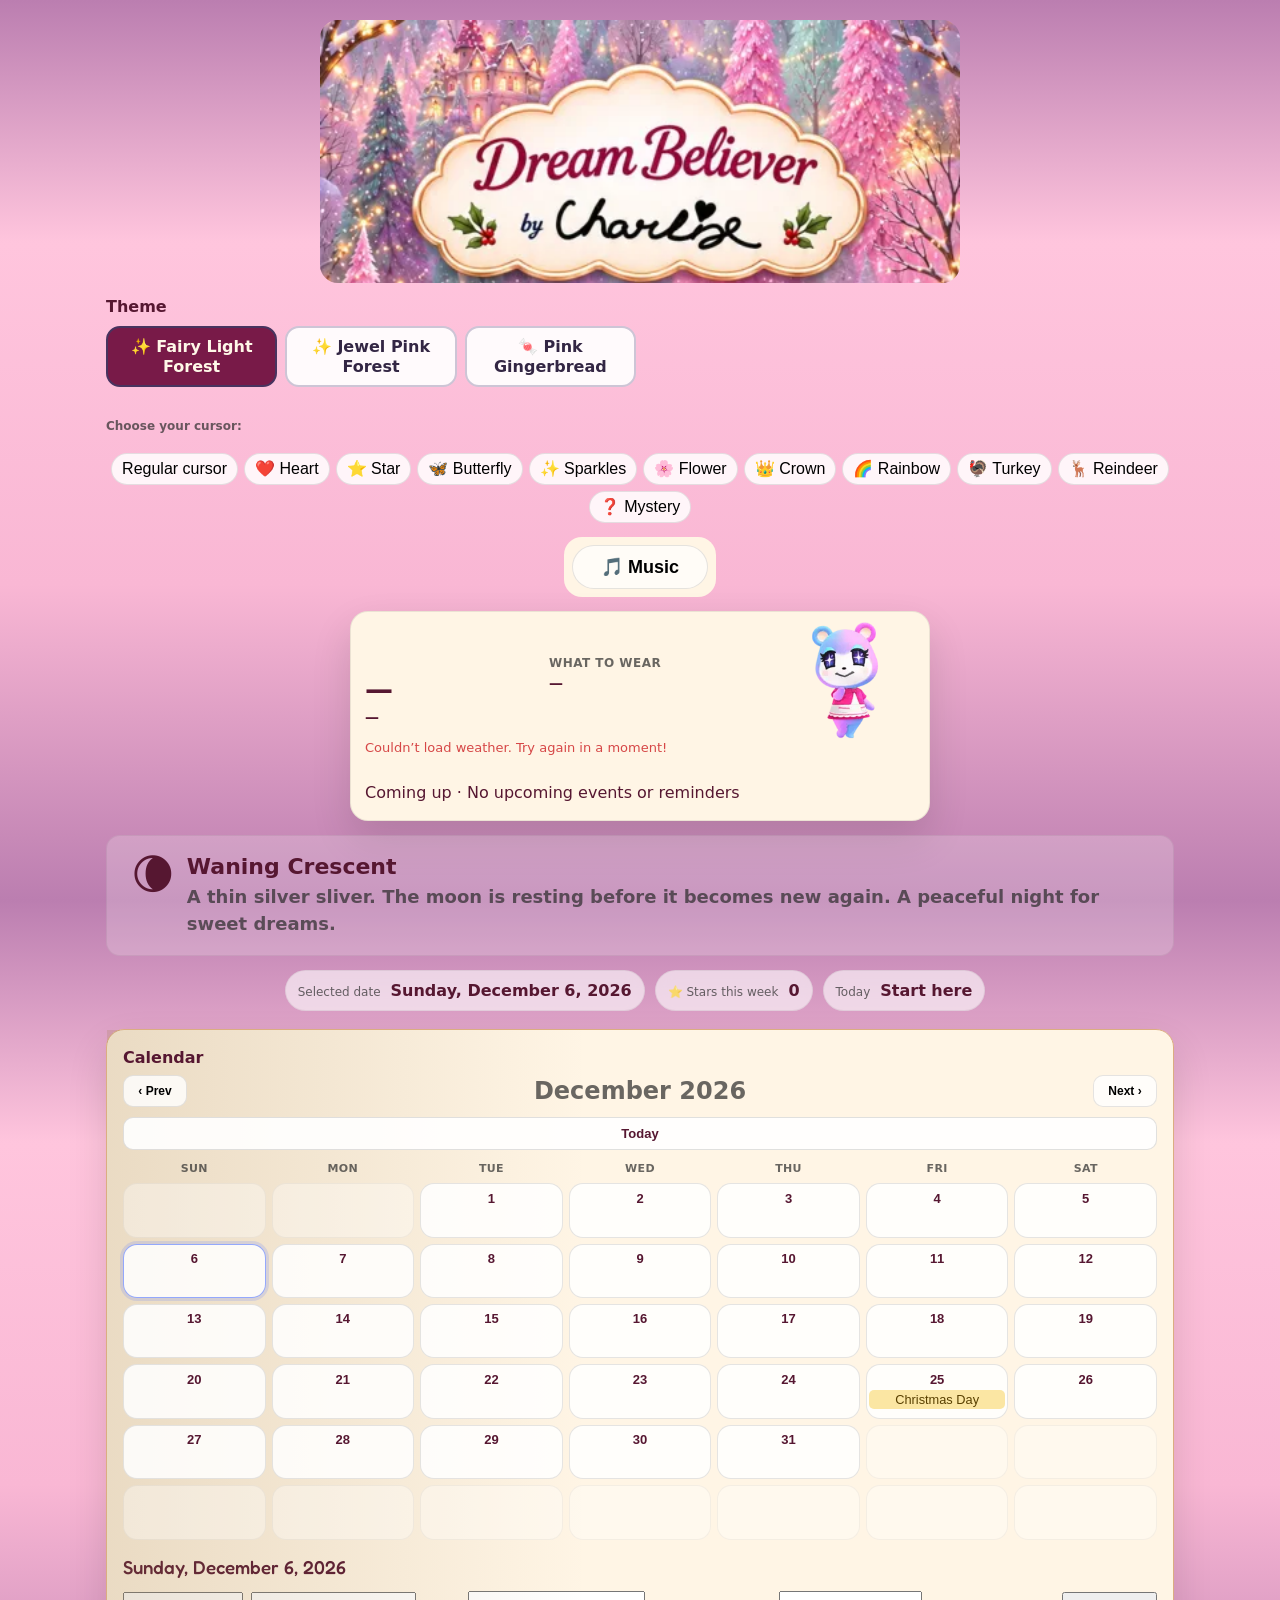
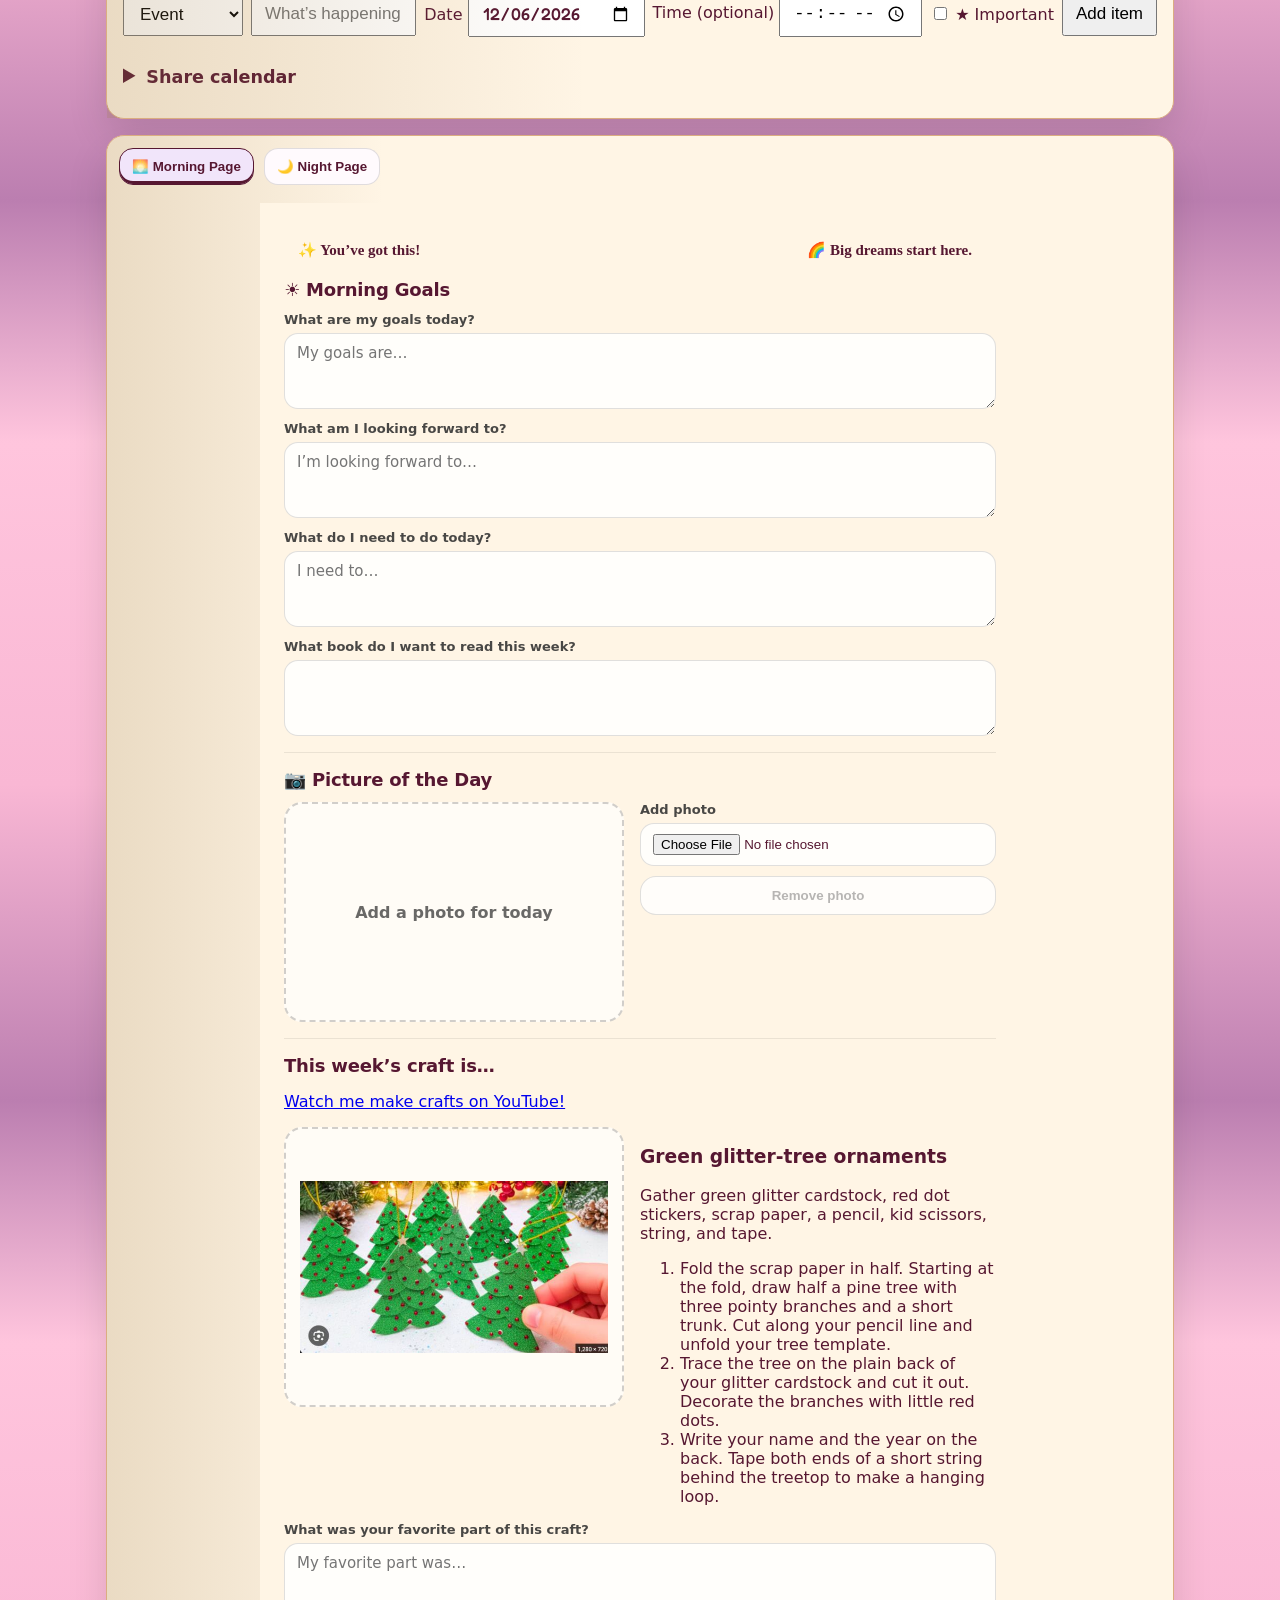
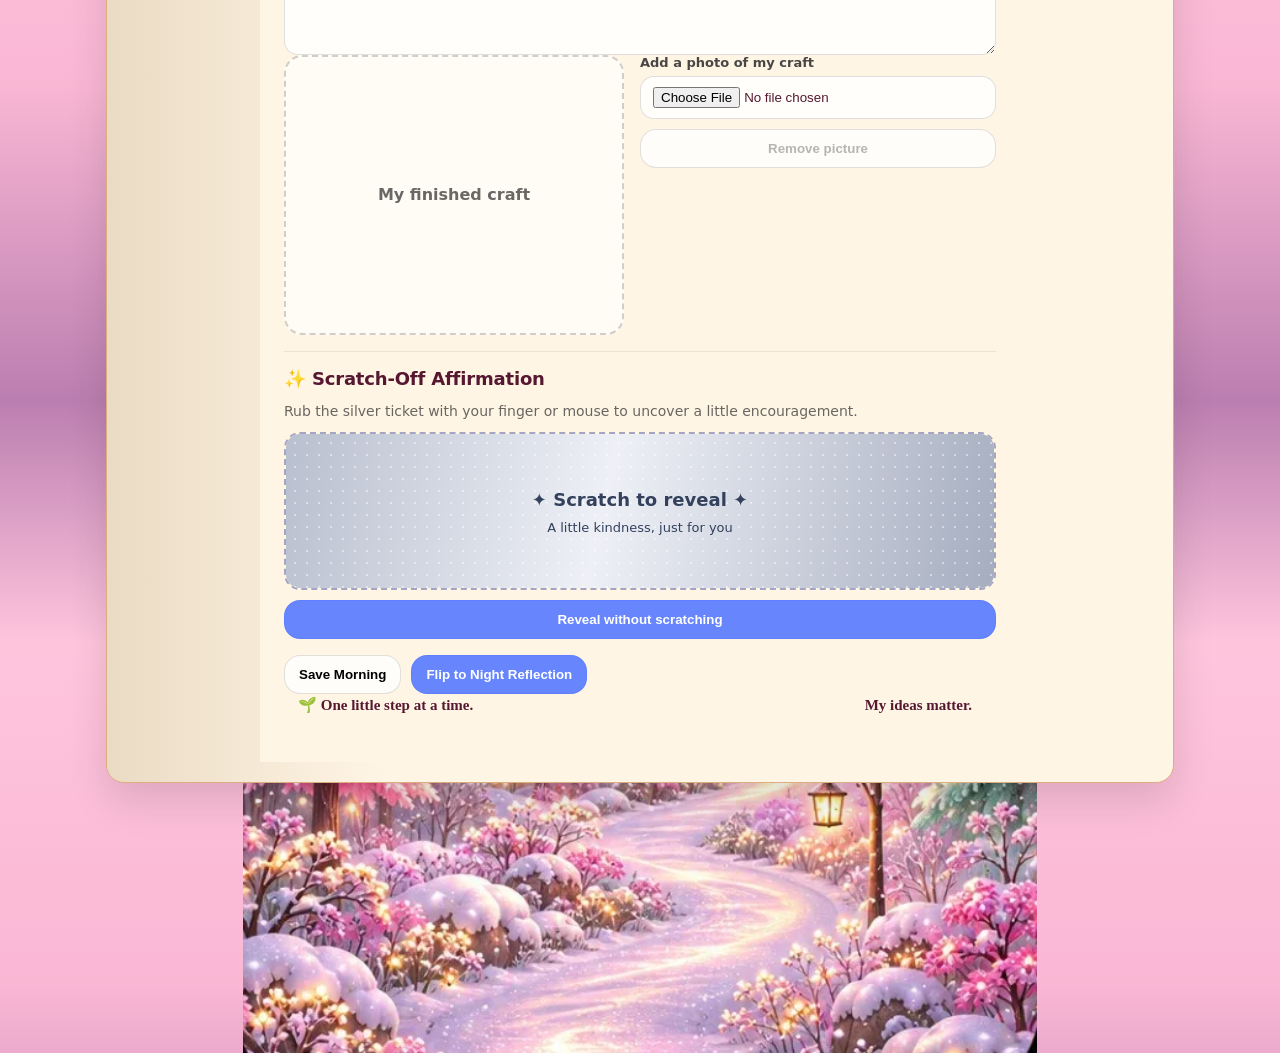
==== commit d0b1b096: "Match Fairy Light Forest to its illustrated holiday mockup" ====
--- a/index.html
+++ b/index.html
@@ -129,7 +129,7 @@
   pointer-events: none;
   background: var(--december-art) center center / cover no-repeat;
 }
-body:is([data-theme="jewel-pink-forest"], [data-theme="pink-gingerbread"])::before {
+body:is([data-theme="fairy-light-forest"], [data-theme="jewel-pink-forest"], [data-theme="pink-gingerbread"])::before {
   position: absolute;
   inset: auto 0 0;
   height: min(59vw, 460px);
@@ -137,7 +137,7 @@
   background-position: center bottom;
   mask-image: linear-gradient(transparent, #000 14%);
 }
-body:is([data-theme="jewel-pink-forest"], [data-theme="pink-gingerbread"]) {
+body:is([data-theme="fairy-light-forest"], [data-theme="jewel-pink-forest"], [data-theme="pink-gingerbread"]) {
   position: relative;
   height: auto;
   background: linear-gradient(180deg, var(--holiday-pink), #ffc5dd 27%, #f9b7d4 65%, var(--holiday-pink));
@@ -145,21 +145,24 @@
 .holidayMasthead {
   display: none;
 }
-body:is([data-theme="jewel-pink-forest"], [data-theme="pink-gingerbread"]) .brandRow {
+body:is([data-theme="fairy-light-forest"], [data-theme="jewel-pink-forest"], [data-theme="pink-gingerbread"]) .brandRow {
   display: none;
 }
-body:is([data-theme="jewel-pink-forest"], [data-theme="pink-gingerbread"]) .holidayMasthead {
+body:is([data-theme="fairy-light-forest"], [data-theme="jewel-pink-forest"], [data-theme="pink-gingerbread"]) .holidayMasthead {
   display: block;
   width: min(100%, 640px);
-  aspect-ratio: 1.8;
+  aspect-ratio: var(--holiday-masthead-ratio, 1.8);
   margin-inline: auto;
   border-radius: var(--radius);
   background: var(--holiday-masthead) center / 100% 100% no-repeat;
 }
-body:is([data-theme="jewel-pink-forest"], [data-theme="pink-gingerbread"]) .app {
+body:is([data-theme="fairy-light-forest"], [data-theme="jewel-pink-forest"], [data-theme="pink-gingerbread"]) .app {
   padding-bottom: min(57vw, 450px);
 }
 body[data-theme="fairy-light-forest"] {
+  --holiday-pink: #bb7eb0;
+  --holiday-masthead-ratio: 2.43;
+  --holiday-masthead: url("[data-uri]");
   --december-art: url("[data-uri]